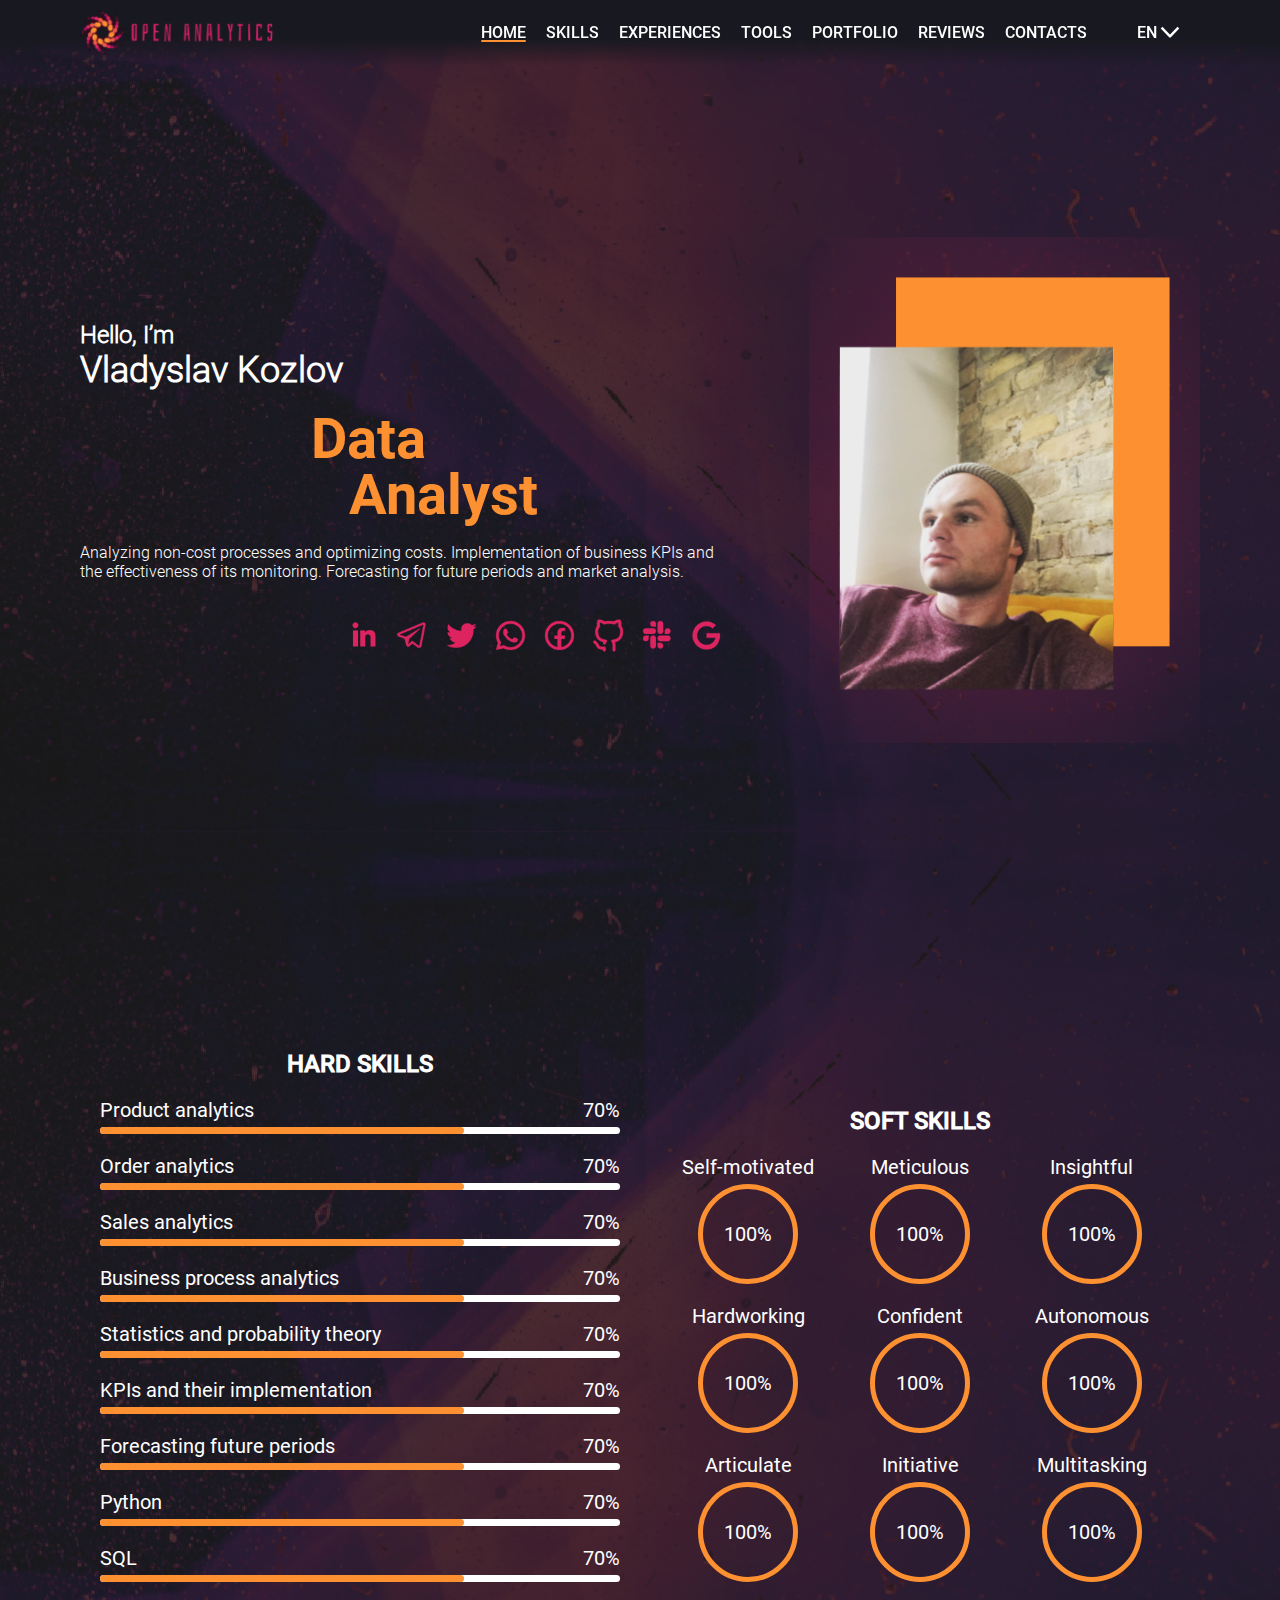
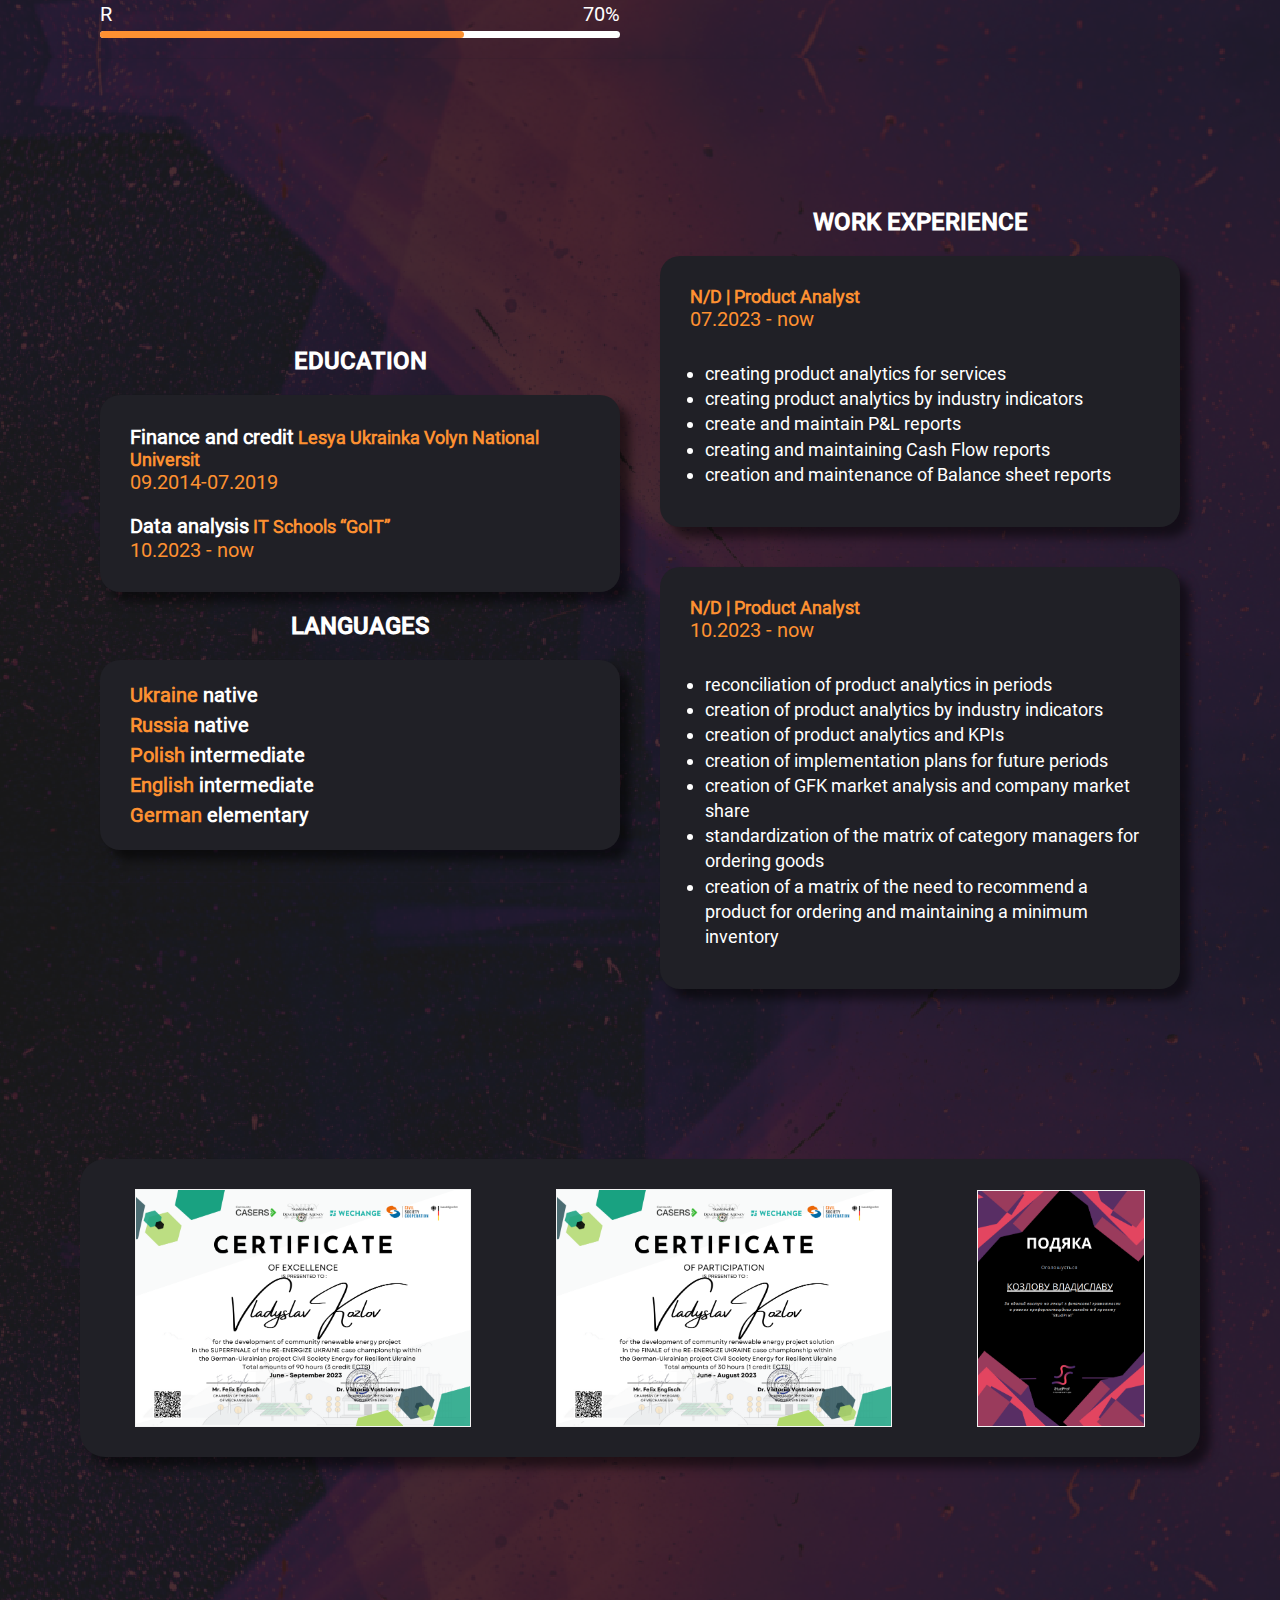
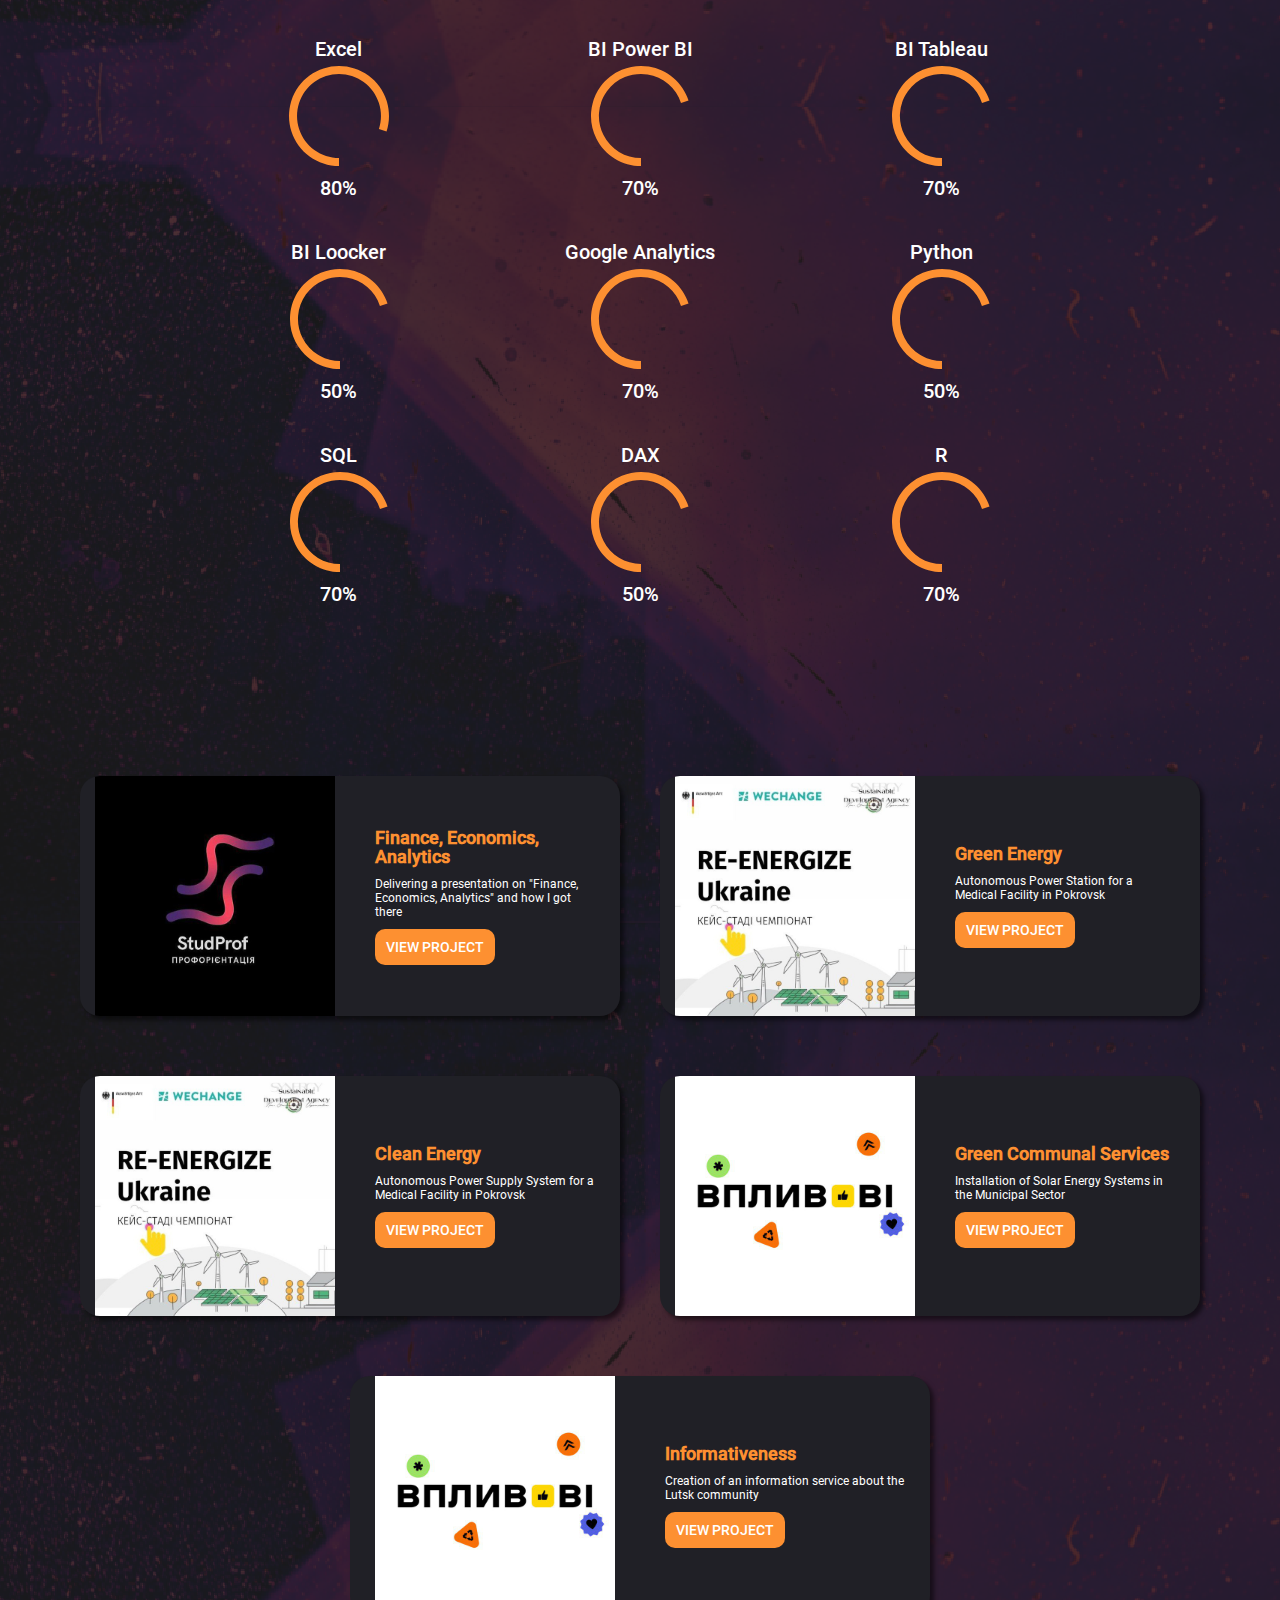
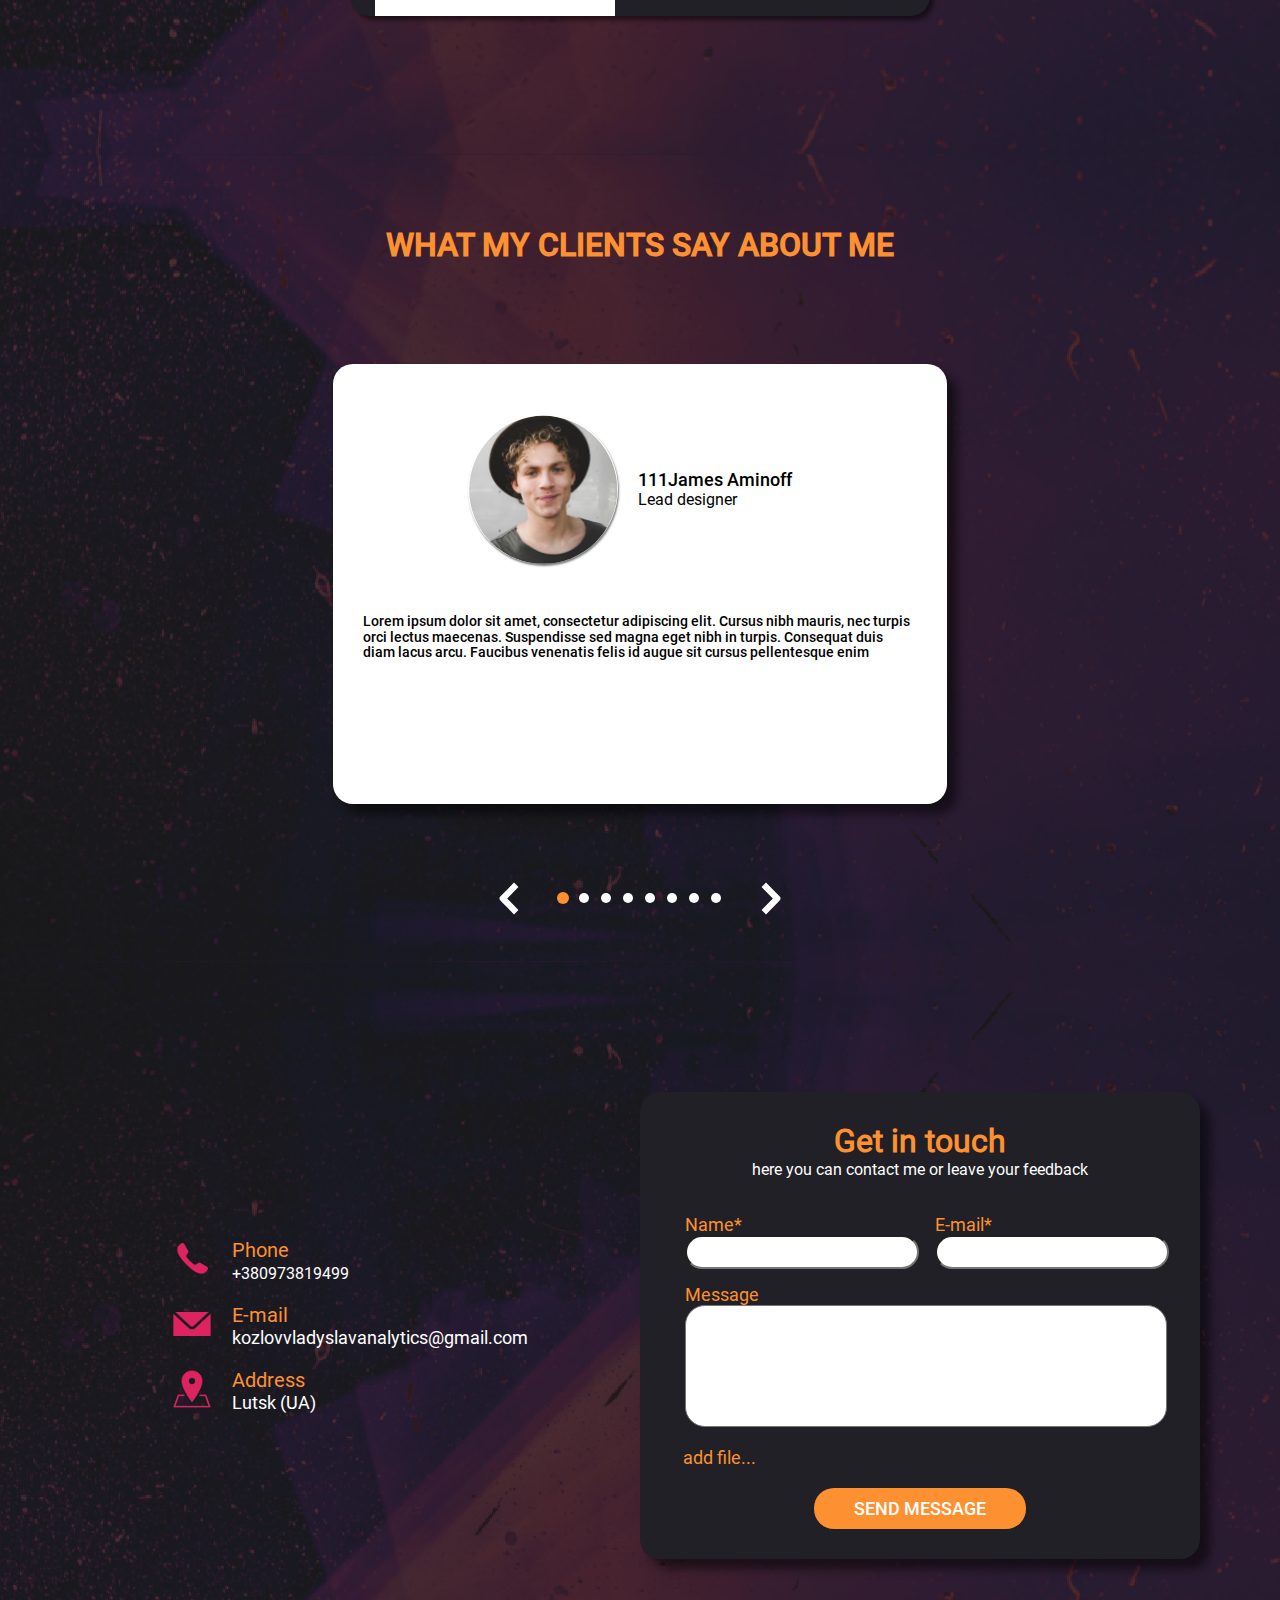
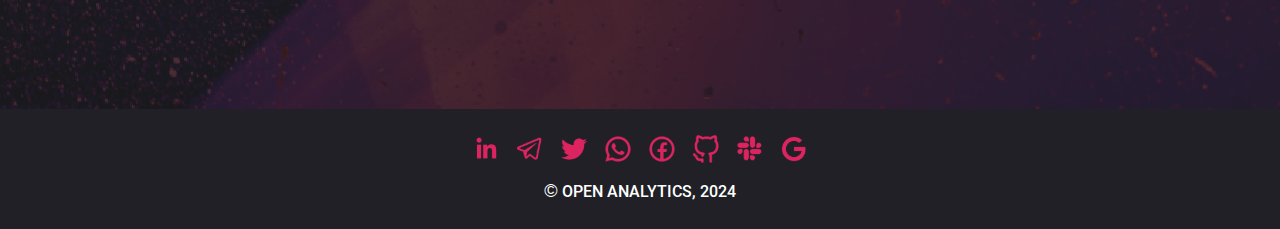
==== index.html @ 8b9f0abd "First commit" ====
<!DOCTYPE html>
<html lang="en">
<head>
    <meta charset="UTF-8">

    <meta name="description" content="Volunteering dedicated to assistance and support in the field of analytics and data processing. Learn more about my projects and initiatives. +38 097 381 94 99">
    <meta name="keywords" content="Alternative energy, alternative energy sources, education volunteering, community service, community activities, environmental volunteering, international exchange, international education, international volunteering, learning, green energy, public activity, volunteers, grants, grant activities, international funding, Lutsk">
    <meta property="og:locale" content="en_US">
    <meta property="og:type" content="article">
    <meta property="og:title" content="Volunteering dedicated to assistance and support in the field of analytics and data processing. Learn more about my projects and initiatives.">
    <meta property="og:description" content="Volunteering dedicated to assistance and support in the field of analytics and data processing. Learn more about my projects and initiatives.">
    <meta property="og:image" content="img/for_massege.jpg">
    <meta property="og:url" content="https://friendlyvolunteering.com.ua">
    <meta property="og:site_name" content="Friendly volunteering">

    <meta name="twitter:card" content="summary">
    <meta name="twitter:site" content="Friendly volunteering">
    <meta name="twitter:title" content="Friendly volunteering">
    <meta name="twitter:description" content="Volunteering dedicated to assistance and support in the field of analytics and data processing. Learn more about my projects and initiatives.">
    <meta name="twitter:image" content="https://friendlyvolunteering.com.ua/img/for_massege.jpg">

    <meta http-equiv="Content-Security-Policy" content="font-src 'self' data:">
    <meta name="viewport" content="width=device-width, initial-scale=1.0">
    <link rel="stylesheet" href="css/main.css">
    <link id="favicon" rel="icon" href="img/favicon.png" type="image/png">
    <title>Data analyst</title>
</head>
<body>
    <div class="wrapper">
        <nav class="navbar">
            <div class="navbar__container">
                <div class="navbar__logo">
                    <img src="./img/logo-icon.svg" alt="logo">
                </div>
                <div class="menubar">
                    <div class="menubar__container">
                        <ul class="menubar__list">
                            <li class="menubar__item"><a class="menubar__link menubar-active" href="#home">Home</a></li>
                            <li class="menubar__item"><a class="menubar__link" href="#skills">Skills</a></li>
                            <li class="menubar__item"><a class="menubar__link" href="#experiences">Experiences</a></li>
                            <li class="menubar__item"><a class="menubar__link" href="#tools">Tools</a></li>
                            <li class="menubar__item"><a class="menubar__link" href="#portfolio">Portfolio</a></li>
                            <li class="menubar__item"><a class="menubar__link" href="#reviews">Reviews</a></li>
                            <li class="menubar__item"><a class="menubar__link" href="#contacts">Contacts</a></li>
                            <li class="menubar__lang">
                                <div class="select-lang toggle-lang">
                                    <div class="select-lang__option">
                                        EN
                                        <div class="select-lang__thumb">
                                            <img src="./img/arrow-buttom.svg" alt="thumb">
                                        </div>
                                    </div>
                                    <div class="select-lang__list">
                                      <div class="select-lang__item"><a class="select-lang__link" href="./index-pl.html">PL</a></div>
                                      <div class="select-lang__item"><a class="select-lang__link" href="./index-ua.html">UA</a></div>
                                    </div>
                                  </div>
                            </li>
                            <li class="menubar__burger">
                                <div class="burger toggle-burger">
                                    <span class="top"></span>
                                    <span class="middle"></span>
                                    <span class="bottom"></span>
                                </div>
                            </li>
                        </ul>
                    </div>
                </div>
                
            </div>
        </nav>

        <div class="overlay">
            <div class="overlay__container">
                <div class="overlay__item">
                    <ul class="overlay-menu">
                        <li class="overlay-menu__item"><a class="overlay-menu__link" href="#home">Home</a></li>
                        <li class="overlay-menu__item"><a class="overlay-menu__link" href="#skills">Skills</a></li>
                        <li class="overlay-menu__item"><a class="overlay-menu__link" href="#experiences">Experiences</a></li>
                        <li class="overlay-menu__item"><a class="overlay-menu__link" href="#tools">Tools</a></li>
                        <li class="overlay-menu__item"><a class="overlay-menu__link" href="#portfolio">Portfolio</a></li>
                        <li class="overlay-menu__item"><a class="overlay-menu__link" href="#reviews">Reviews</a></li>
                        <li class="overlay-menu__item"><a class="overlay-menu__link" href="#contacts">Contacts</a></li> 
                    </ul>
                </div>  
            </div>
        </div>

        <header id="home" class="header page">
            <div class="inner">
                <div class="header__container ">
                    <div class="header-foto small-foto">
                        <img src="./img/foto-frame.svg" alt="Foto">
                    </div>
                    <div class="header__item">
                        <div class="header-title">
                            <h1 class="header-title__headline">
                                Hello, I’m <br>
                                <span>Vladyslav Kozlov</span>
                            </h1>
                            <p class="header-title__subtitle">
                                <span>data</span><br>
                                <span>analyst</span>
                            </p>
                            <p class="header-title__text">Analyzing non-cost processes and optimizing costs. Implementation of business KPIs and the effectiveness of its monitoring. Forecasting for future periods and market analysis.</p>
                        </div>
                        <div class="header-socials">
                            <ul class="header-socials__list">
                                <li class="header-socials__item">
                                    <a href="https://www.linkedin.com/in/vladyslav-adrianovich-kozlov/">
                                        <div class="header-socials__icon">
                                            <img src="./img/links/linkedin.svg" alt="linkedin">
                                        </div>
                                    </a>
                                </li>
                                <li class="header-socials__item">
                                    <a href="https://t.me/kozlovvladyslav">
                                        <div class="header-socials__icon">
                                            <img src="./img/links/telegram.svg" alt="telegram">
                                        </div>
                                    </a>
                                </li>
                                <li class="header-socials__item">
                                    <a href="https://twitter.com/vladyslav_adri">
                                        <div class="header-socials__icon">
                                            <img src="./img/links/twitter.svg" alt="twitter">
                                        </div>
                                    </a>
                                </li>
                                <li class="header-socials__item">
                                    <a href="">
                                        <div class="header-socials__icon">
                                            <img src="./img/links/whatsApp.svg" alt="phone">
                                        </div>
                                    </a>
                                </li>
                                <li class="header-socials__item">
                                    <a href="https://www.facebook.com/profile.php?id=100092305827340">
                                        <div class="header-socials__icon">
                                            <img src="./img/links/faceboock.svg" alt="faceboock">
                                        </div>
                                    </a>
                                </li>
                                <li class="header-socials__item">
                                    <a href="">
                                        <div class="header-socials__icon">
                                            <img src="./img/links/github.svg" alt="phone">
                                        </div>
                                    </a>
                                </li>
                                <li class="header-socials__item">
                                    <a href="https://new-analytics.slack.com/team/U063V18JGMA">
                                        <div class="header-socials__icon">
                                            <img src="./img/links/slack.svg" alt="slack">
                                        </div>
                                    </a>
                                </li>
                                <li class="header-socials__item">
                                    <a href="mailto:kozlovvladyslavanalytics@gmail.com">
                                        <div class="header-socials__icon">
                                            <img src="./img/links/google.svg" alt="google">
                                        </div>
                                    </a>
                                </li>
                            </ul>
                        </div>
                    </div>
                    <div class="header-foto">
                        <img src="./img/foto-frame.svg" alt="Foto">
                    </div>
                </div>
                
            </div>
        </header>

        <main>    
            <section id="skills" class="skills page">
                <div class="inner">
                    <div class="skills__container">
                        <div class="skills__item">
                            <div class="skill">
                                <h2 class="skill__title">Hard Skills</h2>
                                <div class="skill__hard">
                                    <div class="skill-card">
                                        <div class="skill-card__title">
                                            <p class="skill-card__text">Product analytics</p>
                                            <p class="skill-card__desc">70%</p>
                                        </div>
                                        <div class="skill-card__item">
                                            <div class="skill-card__progress product"></div>
                                        </div>
                                    </div>
                                    <div class="skill-card">
                                        <div class="skill-card__title">
                                            <p class="skill-card__text">Order analytics</p>
                                            <p class="skill-card__desc">70%</p>
                                        </div>
                                        <div class="skill-card__item">
                                            <div class="skill-card__progress order"></div>
                                        </div>
                                    </div>
                                    <div class="skill-card">
                                        <div class="skill-card__title">
                                            <p class="skill-card__text">Sales analytics</p>
                                            <p class="skill-card__desc">70%</p>
                                        </div>
                                        <div class="skill-card__item">
                                            <div class="skill-card__progress sales"></div>
                                        </div>
                                    </div>
                                    <div class="skill-card">
                                        <div class="skill-card__title">
                                            <p class="skill-card__text">Business process analytics</p>
                                            <p class="skill-card__desc">70%</p>
                                        </div>
                                        <div class="skill-card__item">
                                            <div class="skill-card__progress bpa"></div>
                                        </div>
                                    </div>
                                    <div class="skill-card">
                                        <div class="skill-card__title">
                                            <p class="skill-card__text">Statistics and probability theory</p>
                                            <p class="skill-card__desc">70%</p>
                                        </div>
                                        <div class="skill-card__item">
                                            <div class="skill-card__progress spth"></div>
                                        </div>
                                    </div>
                                    <div class="skill-card">
                                        <div class="skill-card__title">
                                            <p class="skill-card__text">KPIs and their implementation</p>
                                            <p class="skill-card__desc">70%</p>
                                        </div>
                                        <div class="skill-card__item">
                                            <div class="skill-card__progress kpi"></div>
                                        </div>
                                    </div>
                                    <div class="skill-card">
                                        <div class="skill-card__title">
                                            <p class="skill-card__text">Forecasting future periods</p>
                                            <p class="skill-card__desc">70%</p>
                                        </div>
                                        <div class="skill-card__item">
                                            <div class="skill-card__progress ffp"></div>
                                        </div>
                                    </div>
                                    <div class="skill-card">
                                        <div class="skill-card__title">
                                            <p class="skill-card__text">Python</p>
                                            <p class="skill-card__desc">70%</p>
                                        </div>
                                        <div class="skill-card__item">
                                            <div class="skill-card__progress python"></div>
                                        </div>
                                    </div>
                                    <div class="skill-card">
                                        <div class="skill-card__title">
                                            <p class="skill-card__text">SQL</p>
                                            <p class="skill-card__desc">70%</p>
                                        </div>
                                        <div class="skill-card__item">
                                            <div class="skill-card__progress sql"></div>
                                        </div>
                                    </div>
                                    <div class="skill-card">
                                        <div class="skill-card__title">
                                            <p class="skill-card__text">R</p>
                                            <p class="skill-card__desc">70%</p>
                                        </div>
                                        <div class="skill-card__item">
                                            <div class="skill-card__progress r"></div>
                                        </div>
                                    </div>
                                </div>
                            </div>
                        </div>
                        <div class="skills__item">
                            <div class="skill">
                                <h2 class="skill__title">Soft Skills</h2>
                                <div class="skill__soft">
                                    <div class="skill-card-circule">
                                        <p class="skill-card-circule__title">Self-motivated</p>
                                        <div class="skill-card-circule__circule">
                                            <p class="skill-card-circule__desc">100%</p>
                                        </div>
                                    </div>
                                    <div class="skill-card-circule">
                                        <p class="skill-card-circule__title">Meticulous</p>
                                        <div class="skill-card-circule__circule">
                                            <p class="skill-card-circule__desc">100%</p>
                                        </div>
                                    </div>
                                    <div class="skill-card-circule">
                                        <p class="skill-card-circule__title">Insightful</p>
                                        <div class="skill-card-circule__circule">
                                            <p class="skill-card-circule__desc">100%</p>
                                        </div>
                                    </div>
                                    <div class="skill-card-circule">
                                        <p class="skill-card-circule__title">Hardworking</p>
                                        <div class="skill-card-circule__circule">
                                            <p class="skill-card-circule__desc">100%</p>
                                        </div>
                                    </div>
                                    <div class="skill-card-circule">
                                        <p class="skill-card-circule__title">Confident</p>
                                        <div class="skill-card-circule__circule">
                                            <p class="skill-card-circule__desc">100%</p>
                                        </div>
                                    </div>
                                    <div class="skill-card-circule">
                                        <p class="skill-card-circule__title">Autonomous</p>
                                        <div class="skill-card-circule__circule">
                                            <p class="skill-card-circule__desc">100%</p>
                                        </div>
                                    </div>
                                    <div class="skill-card-circule">
                                        <p class="skill-card-circule__title">Articulate</p>
                                        <div class="skill-card-circule__circule">
                                            <p class="skill-card-circule__desc">100%</p>
                                        </div>
                                    </div>
                                    <div class="skill-card-circule">
                                        <p class="skill-card-circule__title">Initiative</p>
                                        <div class="skill-card-circule__circule">
                                            <p class="skill-card-circule__desc">100%</p>
                                        </div>
                                    </div>
                                    <div class="skill-card-circule">
                                        <p class="skill-card-circule__title">Multitasking</p>
                                        <div class="skill-card-circule__circule">
                                            <p class="skill-card-circule__desc">100%</p>
                                        </div>
                                    </div>
                                </div>
                            </div>
                        </div>
                    </div>
                </div>
            </section>

            <section id="experiences" class="experiences page">
                <div class="inner">
                    <div class="experiences__container">
                        <div class="experiences__item">
                            <h2 class="experiences__item_caption">Education</h2>
                            <div class="experience">
                                <div class="experience__content">
                                    <div class="experience__caption">
                                        <h3 class="experience__title"><span>Finance and credit</span> Lesya Ukrainka Volyn National Universit</h3>
                                        <p class="experience__caption_text">09.2014-07.2019</p>
                                    </div>
                                    <div class="experience__caption">
                                        <h3 class="experience__title"><span>Data analysis</span> IT Schools “GoIT”</h3>
                                        <p class="experience__caption_text">10.2023 - now</p>
                                    </div>
                                </div>
                            </div>
                            <h2 class="experiences__item_caption">Languages</h2>
                            <div class="experience">
                                <div class="experience__content">
                                    <h3 class="experience__lang">Ukraine <span>native</span></h3>
                                    <h3 class="experience__lang">Russia <span>native</span></h3>
                                    <h3 class="experience__lang">Polish <span>intermediate</span></h3>
                                    <h3 class="experience__lang">English <span>intermediate</span></h3>
                                    <h3 class="experience__lang">German <span>elementary</span></h3>
                                </div>
                            </div>
                        </div>
                        <div class="experiences__item">
                            <h2 class="experiences__item_caption">Work experience</h2>
                            <div class="experience">
                                <div class="experience__content">
                                    <div class="experience__caption">
                                        <h3 class="experience__title">N/D | Product Analyst</h3>
                                        <p class="experience__caption_text">07.2023 - now</p>
                                    </div>
                                    <ul class="experience__list">
                                        <li class="experience__list_item">creating product analytics for services</li>
                                        <li class="experience__list_item">creating product analytics by industry indicators</li>
                                        <li class="experience__list_item">create and maintain P&L reports</li>
                                        <li class="experience__list_item">creating and maintaining  Cash Flow reports</li>
                                        <li class="experience__list_item">creation and maintenance of Balance sheet reports</li>
                                    </ul>
                                </div>
                            </div>
                            <div class="experience">
                                <div class="experience__content">
                                    <div class="experience__caption">
                                        <h3 class="experience__title">N/D | Product Analyst</h3>
                                        <p class="experience__caption_text">10.2023 - now</p>
                                    </div>
                                    <ul class="experience__list">
                                        <li class="experience__list_item">reconciliation of product analytics in periods</li>
                                        <li class="experience__list_item">creation of product analytics by industry indicators</li>
                                        <li class="experience__list_item">creation of product analytics and KPIs</li>
                                        <li class="experience__list_item">creation of implementation plans for future periods</li>
                                        <li class="experience__list_item">creation of GFK market analysis and company market share</li>
                                        <li class="experience__list_item">standardization of the matrix of category managers for ordering goods</li>
                                        <li class="experience__list_item">creation of a matrix of the need to recommend a product for ordering and maintaining a minimum inventory</li>
                                    </ul>
                                </div>
                            </div>
                        </div>
                    </div>
                    <div class="experiences__certificates">
                        <div class="certificate-album certificateBtn">
                            <div class="certificate-album__content">
                                <img class="certificateImg" src="./img/certificates/re-energize-certificate-1.png" alt="certificate">
                            </div>
                        </div>
                        <div class="certificate-album certificateBtn">
                            <div class="certificate-album__content">
                                <img class="certificateImg" src="./img/certificates/re-energize-certificate-2.png" alt="certificate">
                            </div>
                        </div>
                        <div class="certificate-book certificateBtn">
                            <div class="certificate-book__content">
                                <img class="certificateImg" src="./img/certificates/studProf-certificate.png" alt="certificate">
                            </div>
                        </div>
                    </div>
                </div>
            </section>

            <section id="tools" class="tools page">
                <div class="inner">
                    <div class="tools__container">
                        <div class="tools__item">
                            <div class="tool-card">
                                <p class="tool-card__title">Excel</p>
                                <div class="tool-card__circule">
                                    <img src="./img/tools/80.svg" alt="">
                                </div>
                                <p class="tool-card__desc">80%</p>
                            </div>
                            <div class="tool-card">
                                <p class="tool-card__title">BI Power BI</p>
                                <div class="tool-card__circule">
                                    <img src="./img/tools/70.svg" alt="">
                                </div>
                                <p class="tool-card__desc">70%</p>
                            </div>
                            <div class="tool-card">
                                <p class="tool-card__title">BI Tableau</p>
                                <div class="tool-card__circule">
                                    <img src="./img/tools/70.svg" alt="">
                                </div>
                                <p class="tool-card__desc">70%</p>
                            </div>
                            <div class="tool-card">
                                <p class="tool-card__title">BI Loocker</p>
                                <div class="tool-card__circule">
                                    <img src="./img/tools/50.svg" alt="">
                                </div>
                                <p class="tool-card__desc">50%</p>
                            </div>
                            <div class="tool-card">
                                <p class="tool-card__title">Google Analytics</p>
                                <div class="tool-card__circule">
                                    <img src="./img/tools/70.svg" alt="">
                                </div>
                                <p class="tool-card__desc">70%</p>
                            </div>
                            <div class="tool-card">
                                <p class="tool-card__title">Python</p>
                                <div class="tool-card__circule">
                                    <img src="./img/tools/50.svg" alt="">
                                </div>
                                <p class="tool-card__desc">50%</p>
                            </div>
                            <div class="tool-card">
                                <p class="tool-card__title">SQL</p>
                                <div class="tool-card__circule">
                                    <img src="./img/tools/70.svg" alt="">
                                </div>
                                <p class="tool-card__desc">70%</p>
                            </div>
                            <div class="tool-card">
                                <p class="tool-card__title">DAX</p>
                                <div class="tool-card__circule">
                                    <img src="./img/tools/50.svg" alt="">
                                </div>
                                <p class="tool-card__desc">50%</p>
                            </div>
                            <div class="tool-card">
                                <p class="tool-card__title">R</p>
                                <div class="tool-card__circule">
                                    <img src="./img/tools/70.svg" alt="">
                                </div>
                                <p class="tool-card__desc">70%</p>
                            </div>
                        </div>
                    </div>
                </div>
            </section>
    
            <section id="portfolio" class="portfolio page">
                <div class="inner">
                    <div class="portfolio__container">
                        <div class="portfolio__item">
                            <div class="project">
                                <div class="project__icon project-1">
                                </div>
                                <div class="project__item">
                                    <div class="project__desc">
                                        <h2 class="project__desc_title">Finance, Economics, Analytics</h2>
                                        <p class="project__desc_text">Delivering a presentation on "Finance, Economics, Analytics" and how I got there</p>
                                        <a class="project__btn"  href="./img/projects/project-1/presentation-studProf.pdf" target="_blank">view project</a>
                                    </div>
                                </div>
                            </div>
                            <div class="project">
                                <div class="project__icon project-2"></div>
                                <div class="project__item">
                                    <div class="project__desc">
                                        <h2 class="project__desc_title">Green Energy</h2>
                                        <p class="project__desc_text">Autonomous Power Station for a Medical Facility in Pokrovsk</p>
                                        <a class="project__btn"  href="./img/projects/project-1/presentation-studProf.pdf" target="_blank">view project</a>
                                    </div>
                                </div>
                            </div>
                        </div>
                        <div class="portfolio__item">
                            <div class="project">
                                <div class="project__icon project-3"></div>
                                <div class="project__item">
                                    <div class="project__desc">
                                        <h2 class="project__desc_title">Clean Energy</h2>
                                        <p class="project__desc_text">Autonomous Power Supply System for a Medical Facility in Pokrovsk</p>
                                        <a class="project__btn"  href="./img/projects/project-1/presentation-studProf.pdf" target="_blank">view project</a>
                                    </div>
                                </div>
                            </div>
                            <div class="project">
                                <div class="project__icon project-4"></div>
                                <div class="project__item">
                                    <div class="project__desc">
                                        <h2 class="project__desc_title">Green Communal Services</h2>
                                        <p class="project__desc_text">Installation of Solar Energy Systems in the Municipal Sector</p>
                                        <a class="project__btn"  href="./img/projects/project-1/presentation-studProf.pdf" target="_blank">view project</a>
                                    </div>
                                </div>
                            </div>
                        </div>
                        <div class="portfolio__item">
                            <div class="project">
                                <div class="project__icon project-5"></div>
                                <div class="project__item">
                                    <div class="project__desc">
                                        <h2 class="project__desc_title">Informativeness</h2>
                                        <p class="project__desc_text">Creation of an information service about the Lutsk community</p>
                                        <a class="project__btn"  href="./img/projects/project-1/presentation-studProf.pdf" target="_blank">view project</a>
                                    </div>
                                </div>
                            </div>
                        </div>
                    </div>

                </div>
            </section>

            <section id="reviews" class="reviews page">
                <div class="reviews__container">
                    <div class="reviews__item">
                        <h2 class="reviews__title">What my clients say about me</h2>
                    </div>
                </div>
                <div class="reviews__item">
                    <div class="slider">
                        <div class="slider__container">
                            <div class="slide">
                                <div class="slide__content">
                                    <div class="slide__caption">
                                        <div class="slide__avatar">
                                            <img src="" alt="foto">
                                        </div>
                                        <div class="slide__title">
                                            <p class="slide__name"></p>
                                            <p class="slide__profession"></p>
                                        </div>
                                    </div>
                                    <p class="slide__text"></p>
                                </div>
                            </div>
                        </div>
                        <div class="slider__controls slider-controls">
                            <div class="slider-controls__btn slide-left">
                                <img class="slider-controls__arrow" src="./img/arrow-left.svg" alt="arrow-left">
                            </div>
                            <div class="slider-controls__indicators">
                                <div class="slider-controls__indicator active"></div>
                            </div>
                            <div class="slider-controls__btn slide-right">
                                <img class="slider-controls__arrow" src="./img/arrow-right.svg" alt="arrow-right">
                            </div>
                        </div>
                    </div>
                    <div class="reviews-data">
                        <div class="review">
                            <img class="review-foto" src="./img/reviews/james.svg" alt="foto">
                            <p class="review-name">111James Aminoff</p>
                            <p class="review-profession">Lead designer</p>
                            <p class="review-text">Lorem ipsum dolor sit amet, consectetur adipiscing elit. Cursus nibh mauris, nec turpis orci lectus maecenas. Suspendisse sed magna eget nibh in turpis. Consequat duis diam lacus arcu. Faucibus venenatis felis id augue sit cursus pellentesque enim </p>
                        </div>
                        <div class="review">
                            <img class="review-foto" src="./img/reviews/talan.svg" alt="">
                            <p class="review-name">222Talan Botosh</p>
                            <p class="review-profession">Lead designer</p>
                            <p class="review-text">Lorem ipsum dolor sit amet, consectetur adipiscing elit. Cursus nibh mauris, nec turpis orci lectus maecenas. Suspendisse sed magna eget nibh in turpis. Consequat duis diam lacus arcu. Faucibus venenatis felis id augue sit cursus pellentesque enim </p>
                        </div>
                        <div class="review">
                            <img class="review-foto" src="./img/reviews/allison.svg" alt="">
                            <p class="review-name">333Allison Herwitz</p>
                            <p class="review-profession">Lead designer</p>
                            <p class="review-text right">Lorem ipsum dolor sit amet, consectetur adipiscing elit. Cursus nibh mauris, nec turpis orci lectus maecenas. Suspendisse sed magna eget nibh in turpis. Consequat duis diam lacus arcu. Faucibus venenatis felis id augue sit cursus pellentesque enim </p>
                        </div>
                        <div class="review">
                            <img class="review-foto" src="./img/reviews/talan.svg" alt="">
                            <p class="review-name">444Talan Botosh</p>
                            <p class="review-profession">Lead designer</p>
                            <p class="review-text">Lorem ipsum dolor sit amet, consectetur adipiscing elit. Cursus nibh mauris, nec turpis orci lectus maecenas. Suspendisse sed magna eget nibh in turpis. Consequat duis diam lacus arcu. Faucibus venenatis felis id augue sit cursus pellentesque enim </p>
                        </div>
                        <div class="review">
                            <img class="review-foto" src="./img/reviews/james.svg" alt="foto">
                            <p class="review-name">555James Aminoff</p>
                            <p class="review-profession">Lead designer</p>
                            <p class="review-text">Lorem ipsum dolor sit amet, consectetur adipiscing elit. Cursus nibh mauris, nec turpis orci lectus maecenas. Suspendisse sed magna eget nibh in turpis. Consequat duis diam lacus arcu. Faucibus venenatis felis id augue sit cursus pellentesque enim </p>
                        </div>
                        <div class="review">
                            <img class="review-foto" src="./img/reviews/talan.svg" alt="">
                            <p class="review-name">666Talan Botosh</p>
                            <p class="review-profession">Lead designer</p>
                            <p class="review-text">Lorem ipsum dolor sit amet, consectetur adipiscing elit. Cursus nibh mauris, nec turpis orci lectus maecenas. Suspendisse sed magna eget nibh in turpis. Consequat duis diam lacus arcu. Faucibus venenatis felis id augue sit cursus pellentesque enim </p>
                        </div>
                        <div class="review">
                            <img class="review-foto" src="./img/reviews/allison.svg" alt="">
                            <p class="review-name">777Allison Herwitz</p>
                            <p class="review-profession">Lead designer</p>
                            <p class="review-text right">Lorem ipsum dolor sit amet, consectetur adipiscing elit. Cursus nibh mauris, nec turpis orci lectus maecenas. Suspendisse sed magna eget nibh in turpis. Consequat duis diam lacus arcu. Faucibus venenatis felis id augue sit cursus pellentesque enim </p>
                        </div>
                        <div class="review">
                            <img class="review-foto" src="./img/reviews/james.svg" alt="foto">
                            <p class="review-name">888James Aminoff</p>
                            <p class="review-profession">Lead designer</p>
                            <p class="review-text">Lorem ipsum dolor sit amet, consectetur adipiscing elit. Cursus nibh mauris, nec turpis orci lectus maecenas. Suspendisse sed magna eget nibh in turpis. Consequat duis diam lacus arcu. Faucibus venenatis felis id augue sit cursus pellentesque enim </p>
                        </div>
                    </div>
                </div>
            </section>
    
            <section id="contacts" class="contacts page">
                <div class="inner">
                    <div class="contacts__container">
                        <div class="contacts__item">
                            <div class="contacts-info">
                                    <div class="contact-card">
                                        <div class="contact-card__thumb">
                                            <img src="./img/contacts/phone.svg" alt="">
                                        </div>
                                        <div class="contact-card__content">
                                            <p class="contact-card__title">Phone</p>
                                            <p class="contact-card__desc"><a href="tel:+380973819499">+380973819499</a></p>
                                        </div>
                                    </div>
                                    <div class="contact-card">
                                        <div class="contact-card__thumb">
                                            <img src="./img/contacts/email.svg" alt="">
                                        </div>
                                        <div class="contact-card__content">
                                            <p class="contact-card__title">E-mail</p>
                                            <p class="contact-card__desc">kozlovvladyslavanalytics@gmail.com</p>
                                        </div>
                                    </div>
                                    <div class="contact-card">
                                        <div class="contact-card__thumb">
                                            <img src="./img/contacts/address.svg" alt="">
                                        </div>
                                        <div class="contact-card__content">
                                            <p class="contact-card__title">Address</p>
                                            <p class="contact-card__desc">Lutsk (UA)</p>
                                        </div>
                                    </div>
                            </div>
                        </div>
                        <div class="contacts__item">
                            <div class="contacts-message">
                                <div class="contacts-message__caption">
                                    <h2 class="contacts-message__title">Get in touch</h2>
                                <p class="contacts-message__text">here you can contact me or leave your feedback</p>
                                </div>
                                <div class="contacts-message__content">
                                    <form id="form" class="contacts-form" action="#">
                                        <div class="contacts-form__container">
                                            <div class="contacts-form__item">
                                                <label for="name" class="contacts-form__title">Name*</label>
                                                <input id="name" class="contacts-form__name req" type="text" name="name" placeholder="" autocomplete="given-name">
                                            </div>
                                            <div class="contacts-form__item">
                                                <label for="email" class="contacts-form__title">E-mail*</label>
                                                <input id="email" class="contacts-form__email email req" type="email" name="email" placeholder="" autocomplete="given-email">
                                            </div>
                                        </div>
                                        <div class="contacts-form__message">
                                            <div class="contacts-form__message_item">
                                                <label for="text" class="contacts-form__title">Message</label>
                                            <textarea id="text" class="contacts-form__text" name="text" placeholder=""></textarea>
                                            </div>
                                        </div>
                                        <div class="contacts-form__file">
                                            <label for="file" class="contacts-form__file_btn">add file...</label>
                                            <input id="file" class="contacts-form__file_input" type="file" name="file">
                                            <div id="preview" class="contacts-form__file_preview"></div>
                                        </div>
                                        <button id="send-message" class="contacts-form__btn" type="submit">Send message</button>
                                    </form>
                                </div>
                            </div>
                        </div>
                    </div>
                </div>
            </section>
        </main>

        <footer class="footer">
            <div class="footer__container">
                <div class="footer__item">
                    <div class="footer-socials">
                        <ul class="footer-socials__list">
                            <li class="footer-socials__item">
                                <a href="https://www.linkedin.com/in/vladyslav-adrianovich-kozlov/">
                                    <div class="footer-socials__icon">
                                        <img src="./img/links/linkedin.svg" alt="">
                                    </div>
                                </a>
                            </li>
                            <li class="footer-socials__item">
                                <a href="https://t.me/kozlovvladyslav">
                                    <div class="footer-socials__icon">
                                        <img src="./img/links/telegram.svg" alt="">
                                    </div>
                                </a>
                            </li>
                            <li class="footer-socials__item">
                                <a href="https://twitter.com/vladyslav_adri">
                                    <div class="footer-socials__icon">
                                        <img src="./img/links/twitter.svg" alt="">
                                    </div>
                                </a>
                            </li>
                            <li class="footer-socials__item">
                                <a href="">
                                    <div class="footer-socials__icon">
                                        <img src="./img/links/whatsApp.svg" alt="">
                                    </div>
                                </a>
                            </li>
                            <li class="footer-socials__item">
                                <a href="https://www.facebook.com/profile.php?id=100092305827340">
                                    <div class="footer-socials__icon">
                                        <img src="./img/links/faceboock.svg" alt="">
                                    </div>
                                </a>
                            </li>
                            <li class="footer-socials__item">
                                <a href="">
                                    <div class="footer-socials__icon">
                                        <img src="./img/links/github.svg" alt="">
                                    </div>
                                </a>
                            </li>
                            <li class="footer-socials__item">
                                <a href="https://new-analytics.slack.com/team/U063V18JGMA">
                                    <div class="footer-socials__icon">
                                        <img src="./img/links/slack.svg" alt="">
                                    </div>
                                </a>
                            </li>
                            <li class="footer-socials__item">
                                <a href="mailto:kozlovvladyslavanalytics@gmail.com">
                                    <div class="footer-socials__icon">
                                        <img src="./img/links/google.svg" alt="">
                                    </div>
                                </a>
                            </li>
                        </ul>
                    </div>
                </div>
                <div class="footer__item">
                    <p class="footer__text"><span class="copyright">&#169</span> Open analytics, 2024</p>
                </div>
            </div>
        </footer>
    </div>
    <script src="https://code.jquery.com/jquery-3.6.0.min.js"></script>
    <script src="js/main.js"></script>
    <script src="js/modal.js"></script>
    <script src="js/slider.js"></script>
</body>
</html>
---- css/main.css ----
@font-face {
  font-family: "RobotoLight";
  src: url("../fonts/Roboto-Light.ttf");
}
@font-face {
  font-family: "RobotoRegular";
  src: url("../fonts/Roboto-Regular.ttf");
}
@font-face {
  font-family: "RobotoMedium";
  src: url("../fonts/Roboto-Medium.ttf");
}
@font-face {
  font-family: "RobotoBold";
  src: url("../fonts/Roboto-Bold.ttf");
}
@font-face {
  font-family: "RobotoBlack";
  src: url("../fonts/Roboto-Black.ttf");
}
* {
  margin: 0px;
  padding: 0px;
  font-family: RobotoRegular;
  font-size: 16px;
  color: rgb(255, 255, 255);
}

body {
  overflow-x: hidden;
}

a {
  text-decoration: none;
  color: rgb(255, 255, 255);
}

img {
  width: 100%;
  height: auto;
}

.wrapper {
  background: url("../img/background.svg") repeat top center;
  background-size: 100%;
  position: relative;
  max-width: 1920px;
  margin: 0px auto;
}

.inner {
  margin: 0px 150px;
}

.modal {
  display: -webkit-box;
  display: -ms-flexbox;
  display: flex;
  position: fixed;
  z-index: 1500;
  left: 0px;
  top: 0px;
  width: 100vw;
  height: 100vh;
  background-color: rgba(0, 0, 0, 0.5);
  overflow-y: auto;
}
.modal__win {
  margin: auto auto;
  position: relative;
  display: -webkit-box;
  display: -ms-flexbox;
  display: flex;
  -webkit-box-pack: center;
      -ms-flex-pack: center;
          justify-content: center;
  -webkit-box-align: center;
      -ms-flex-align: center;
          align-items: center;
  -webkit-box-align: start;
      -ms-flex-align: start;
          align-items: start;
  width: 100%;
  border-bottom: 2px solid rgb(253, 144, 49);
  border-right: 2px solid rgb(253, 144, 49);
  border-top: 2px solid rgb(32, 32, 38);
  border-left: 2px solid rgb(32, 32, 38);
  border-radius: 8px;
  background: rgb(255, 255, 255);
  overflow-y: auto;
}
.modal__inner {
  display: -webkit-box;
  display: -ms-flexbox;
  display: flex;
  -webkit-box-pack: center;
      -ms-flex-pack: center;
          justify-content: center;
  width: 100%;
  height: 100%;
  -webkit-box-sizing: border-box;
          box-sizing: border-box;
}
.modal__cloth-icon {
  display: -webkit-box;
  display: -ms-flexbox;
  display: flex;
  -webkit-box-pack: center;
      -ms-flex-pack: center;
          justify-content: center;
  -webkit-box-align: center;
      -ms-flex-align: center;
          align-items: center;
  position: absolute;
  top: 5px;
  right: 5px;
  z-index: 1500;
  width: 30px;
  height: 30px;
  border-radius: 50%;
  color: rgb(255, 255, 255);
  background: rgb(253, 144, 49);
  -webkit-transition: background 0.4s ease;
  transition: background 0.4s ease;
}
.modal__cloth-icon:hover {
  background: rgb(32, 32, 38);
  cursor: pointer;
}

.sending-win {
  position: relative;
  display: -webkit-box;
  display: -ms-flexbox;
  display: flex;
  -webkit-box-pack: center;
      -ms-flex-pack: center;
          justify-content: center;
  -webkit-box-align: center;
      -ms-flex-align: center;
          align-items: center;
}
.sending-win__sending {
  display: -webkit-box;
  display: -ms-flexbox;
  display: flex;
  -webkit-box-pack: center;
      -ms-flex-pack: center;
          justify-content: center;
  -webkit-box-align: center;
      -ms-flex-align: center;
          align-items: center;
  width: 120px;
  height: 120px;
}

.navbar {
  position: fixed;
  z-index: 500;
  left: 50%;
  -webkit-transform: translate(-50%, 0%);
      -ms-transform: translate(-50%, 0%);
          transform: translate(-50%, 0%);
  width: min(1920px, 100vw);
  background: -webkit-gradient(linear, left top, left bottom, from(rgb(24, 25, 32)), color-stop(60%, rgb(24, 25, 32)), to(rgba(24, 25, 32, 0)));
  background: linear-gradient(to bottom, rgb(24, 25, 32), rgb(24, 25, 32) 60%, rgba(24, 25, 32, 0));
}
.navbar__container {
  display: -webkit-box;
  display: -ms-flexbox;
  display: flex;
  -webkit-box-pack: center;
      -ms-flex-pack: center;
          justify-content: center;
  -webkit-box-align: center;
      -ms-flex-align: center;
          align-items: center;
  -webkit-box-pack: justify;
      -ms-flex-pack: justify;
          justify-content: space-between;
  margin: 0px 80px;
  height: 100%;
}
.navbar__logo {
  display: -webkit-box;
  display: -ms-flexbox;
  display: flex;
  -webkit-box-orient: vertical;
  -webkit-box-direction: normal;
      -ms-flex-direction: column;
          flex-direction: column;
  -webkit-box-pack: center;
      -ms-flex-pack: center;
          justify-content: center;
  -webkit-box-align: center;
      -ms-flex-align: center;
          align-items: center;
  margin: 10px 0px;
  width: 300px;
}

.inline-logo {
  -webkit-box-orient: horizontal;
  -webkit-box-direction: normal;
      -ms-flex-direction: row;
          flex-direction: row;
}

.menubar {
  display: -webkit-box;
  display: -ms-flexbox;
  display: flex;
  -webkit-box-pack: center;
      -ms-flex-pack: center;
          justify-content: center;
  -webkit-box-align: center;
      -ms-flex-align: center;
          align-items: center;
}
.menubar__list {
  display: -webkit-box;
  display: -ms-flexbox;
  display: flex;
  -webkit-box-pack: center;
      -ms-flex-pack: center;
          justify-content: center;
  -webkit-box-align: center;
      -ms-flex-align: center;
          align-items: center;
  width: 100%;
  list-style: none;
}
.menubar__item {
  margin-left: 20px;
}
.menubar__lang {
  margin-left: 50px;
}
.menubar__burger {
  display: -webkit-box;
  display: -ms-flexbox;
  display: flex;
  -webkit-box-pack: center;
      -ms-flex-pack: center;
          justify-content: center;
  -webkit-box-align: center;
      -ms-flex-align: center;
          align-items: center;
  font-size: 20px;
  margin-left: 20px;
}
.menubar__link {
  position: relative;
  font-family: RobotoMedium;
  font-size: 18px;
  text-transform: uppercase;
  -webkit-transition: color 0.4s ease;
  transition: color 0.4s ease;
}
.menubar__link:hover {
  cursor: pointer;
}
.menubar__link:hover:after, .menubar__link:focus:after, .menubar__link:active:after {
  width: 100%;
}
.menubar__link:after {
  content: "";
  position: absolute;
  bottom: 0;
  left: 0px;
  width: 0%;
  height: 2px;
  border-radius: 2px;
  background: rgb(253, 144, 49);
  -webkit-transition: 0.4s;
  transition: 0.4s;
}

.menubar-active:after {
  content: "";
  position: absolute;
  bottom: 0;
  left: 0px;
  width: 100%;
  height: 2px;
  border-radius: 2px;
  background: rgb(253, 144, 49);
  -webkit-transition: 0.4s;
  transition: 0.4s;
}

.select-lang {
  position: relative;
}
.select-lang__option {
  display: -webkit-box;
  display: -ms-flexbox;
  display: flex;
  cursor: pointer;
  font-family: RobotoMedium;
  font-size: 18px;
}
.select-lang__option:hover {
  cursor: pointer;
}
.select-lang__option:hover:after, .select-lang__option:focus:after, .select-lang__option:active:after {
  width: 25px;
}
.select-lang__option:after {
  content: "";
  position: absolute;
  bottom: 0;
  left: 0px;
  width: 0%;
  height: 2px;
  border-radius: 2px;
  background: rgb(253, 144, 49);
  -webkit-transition: 0.4s;
  transition: 0.4s;
}
.select-lang__thumb {
  width: 20px;
  margin-left: 3px;
}
.select-lang__list {
  position: absolute;
  display: none;
  width: 100%;
}
.select-lang__item {
  cursor: pointer;
}
.select-lang__link {
  position: relative;
  font-family: RobotoMedium;
  font-size: 18px;
  -webkit-transition: color 0.4s ease;
  transition: color 0.4s ease;
}
.select-lang__link:hover {
  cursor: pointer;
}
.select-lang__link:hover:after, .select-lang__link:focus:after, .select-lang__link:active:after {
  width: 25px;
}
.select-lang__link:after {
  content: "";
  position: absolute;
  bottom: 0;
  left: 0px;
  width: 0%;
  height: 2px;
  border-radius: 2px;
  background: rgb(253, 144, 49);
  -webkit-transition: 0.4s;
  transition: 0.4s;
}

.lang-list-open {
  display: block;
}

.hidden-lan {
  display: none;
}

.burger {
  display: none;
  position: relative;
  z-index: 1000;
  height: 30px;
  width: 30px;
  border-radius: 50%;
  cursor: pointer;
  -webkit-transition: opacity 0.2s ease;
  transition: opacity 0.2s ease;
}

.burger .top {
  width: 30px;
}

.burger .middle {
  width: 30px;
}

.burger .bottom {
  width: 30px;
}

.burger.burger-active .top {
  width: 20px;
  -webkit-transform: translateY(4px) translateX(-3px) rotate(-25deg);
      -ms-transform: translateY(4px) translateX(-3px) rotate(-25deg);
          transform: translateY(4px) translateX(-3px) rotate(-25deg);
  background: rgb(253, 144, 49);
  border-radius: 2px;
}

.burger.burger-active .middle {
  width: 30px;
  background: rgb(253, 144, 49);
  border-radius: 4px 0px 4px 0px;
}

.burger.burger-active .bottom {
  width: 20px;
  -webkit-transform: translateY(-4px) translateX(-3px) rotate(25deg);
      -ms-transform: translateY(-4px) translateX(-3px) rotate(25deg);
          transform: translateY(-4px) translateX(-3px) rotate(25deg);
  background: rgb(253, 144, 49);
  border-radius: 2px;
}

.burger span {
  background: rgb(253, 144, 49);
  border: none;
  border-radius: 4px 0px 4px 0px;
  height: 3px;
  position: absolute;
  left: 1px;
  z-index: 1000;
  -webkit-transition: all 0.4s ease;
  transition: all 0.4s ease;
  cursor: pointer;
}

.burger:hover > span {
  background: rgb(32, 32, 38);
}

.burger.burger-active:hover > span {
  background: rgb(32, 32, 38);
}

.burger span:nth-of-type(1) {
  top: 6px;
}

.burger span:nth-of-type(2) {
  top: 14px;
}

.burger span:nth-of-type(3) {
  top: 22px;
}

.overlay {
  display: -webkit-box;
  display: -ms-flexbox;
  display: flex;
  -webkit-box-orient: vertical;
  -webkit-box-direction: normal;
      -ms-flex-direction: column;
          flex-direction: column;
  -webkit-box-pack: center;
      -ms-flex-pack: center;
          justify-content: center;
  -webkit-box-align: center;
      -ms-flex-align: center;
          align-items: center;
  -webkit-box-pack: start;
      -ms-flex-pack: start;
          justify-content: start;
  position: fixed;
  background-color: rgb(255, 255, 255);
  top: 0;
  left: 0;
  z-index: 400;
  height: 0%;
  width: 100%;
  visibility: hidden;
  -webkit-transition: 1.2s cubic-bezier(0.26, 0.89, 0.77, 0.54);
  transition: 1.2s cubic-bezier(0.26, 0.89, 0.77, 0.54);
  overflow: hidden;
}
.overlay__container {
  display: -webkit-box;
  display: -ms-flexbox;
  display: flex;
  -webkit-box-pack: center;
      -ms-flex-pack: center;
          justify-content: center;
  -webkit-box-align: center;
      -ms-flex-align: center;
          align-items: center;
  height: 100%;
  margin-top: 100px;
  font-size: 16px;
  text-transform: uppercase;
}
.overlay__item {
  display: -webkit-box;
  display: -ms-flexbox;
  display: flex;
  -webkit-box-pack: center;
      -ms-flex-pack: center;
          justify-content: center;
  -webkit-box-align: center;
      -ms-flex-align: center;
          align-items: center;
}

.overlay-menu {
  list-style: none;
  text-align: left;
  margin-left: 20px;
}
.overlay-menu__item {
  opacity: 0;
}
.overlay-menu__link {
  position: relative;
  font-size: 18px;
  -webkit-transition: color 0.4s ease;
  transition: color 0.4s ease;
}
.overlay-menu__link:hover {
  color: rgb(253, 144, 49);
  cursor: pointer;
}
.overlay-menu__link:hover:after, .overlay-menu__link:focus:after, .overlay-menu__link:active:after {
  width: 25px;
}
.overlay-menu__link:after {
  content: "";
  position: absolute;
  bottom: 0;
  left: 0px;
  width: 0%;
  height: 2px;
  border-radius: 2px;
  background: rgb(253, 144, 49);
  -webkit-transition: 0.4s;
  transition: 0.4s;
}

.overlay.overlay-open {
  visibility: visible;
  height: 100%;
  overflow-y: auto;
}

.overlay.overlay-open li {
  -webkit-animation: fadeInFromBottom 0.6s ease forwards;
  -webkit-animation-animation: fadeInFromBottom 0.6s ease forwards;
  -webkit-animation-delay: 0.8s;
  -webkit-animation-delay-animation-delay: 0.8s;
}

.overlay.overlay-open li:nth-of-type(2) {
  -webkit-animation-delay: 1s;
  -webkit-animation-delay-animation-delay: 1s;
}

.overlay.overlay-open li:nth-of-type(3) {
  -webkit-animation-delay: 1.2s;
  -webkit-animation-delay-animation-delay: 1.2s;
}

.overlay.overlay-open li:nth-of-type(4) {
  -webkit-animation-delay: 1.4s;
  -webkit-animation-delay-animation-delay: 1.4s;
}

.overlay.overlay-open li:nth-of-type(5) {
  -webkit-animation-delay: 1.6s;
  -webkit-animation-delay-animation-delay: 1.6s;
}

.overlay.overlay-open li:nth-of-type(6) {
  -webkit-animation-delay: 1.8s;
  -webkit-animation-delay-animation-delay: 1.8s;
}

.overlay.overlay-open li:nth-of-type(7) {
  -webkit-animation-delay: 2s;
  -webkit-animation-delay-animation-delay: 2s;
}

@-webkit-keyframes fadeInFromBottom {
  0% {
    opacity: 0;
    top: 20%;
  }
  100% {
    opacity: 1;
    top: 0;
  }
}
@keyframes fadeInFromBottom {
  0% {
    opacity: 0;
    top: 20%;
  }
  100% {
    opacity: 1;
    top: 0;
  }
}
.header {
  height: 100vh;
}
.header__container {
  display: -webkit-box;
  display: -ms-flexbox;
  display: flex;
  -webkit-box-pack: center;
      -ms-flex-pack: center;
          justify-content: center;
  -webkit-box-align: center;
      -ms-flex-align: center;
          align-items: center;
  -webkit-box-pack: start;
      -ms-flex-pack: start;
          justify-content: start;
  height: 100vh;
}
.header__item {
  display: -webkit-box;
  display: -ms-flexbox;
  display: flex;
  -webkit-box-orient: vertical;
  -webkit-box-direction: normal;
      -ms-flex-direction: column;
          flex-direction: column;
  -webkit-box-pack: center;
      -ms-flex-pack: center;
          justify-content: center;
  -webkit-box-align: center;
      -ms-flex-align: center;
          align-items: center;
  width: 50%;
}

.header-title {
  display: -webkit-box;
  display: -ms-flexbox;
  display: flex;
  -webkit-box-orient: vertical;
  -webkit-box-direction: normal;
      -ms-flex-direction: column;
          flex-direction: column;
  -webkit-box-pack: center;
      -ms-flex-pack: center;
          justify-content: center;
  -webkit-box-align: center;
      -ms-flex-align: center;
          align-items: center;
}
.header-title__headline {
  width: 100%;
  text-align: left;
  font-family: RobotoLight;
  font-size: 28px;
}
.header-title__headline span {
  font-family: RobotoLight;
  font-size: 45px;
}
.header-title__subtitle {
  margin: 20px;
}
.header-title__subtitle span {
  font-family: RobotoBold;
  font-size: 65px;
  line-height: 100%;
  text-transform: capitalize;
  color: rgb(253, 144, 49);
}
.header-title__subtitle span:nth-of-type(2) {
  margin-left: 20%;
}
.header-title__text {
  font-family: RobotoLight;
  font-size: 20px;
}

.header-foto {
  display: -webkit-box;
  display: -ms-flexbox;
  display: flex;
  -webkit-box-pack: center;
      -ms-flex-pack: center;
          justify-content: center;
  -webkit-box-align: center;
      -ms-flex-align: center;
          align-items: center;
  position: relative;
  max-width: 40%;
  margin-left: 10%;
  padding: 40px 30px;
  background: radial-gradient(rgba(222, 36, 96, 0.3), rgba(222, 36, 96, 0));
}

.header-socials {
  display: -webkit-box;
  display: -ms-flexbox;
  display: flex;
  -webkit-box-pack: center;
      -ms-flex-pack: center;
          justify-content: center;
  -webkit-box-align: center;
      -ms-flex-align: center;
          align-items: center;
  margin-top: 50px;
  -ms-flex-item-align: end;
      align-self: end;
}
.header-socials__list {
  display: -webkit-box;
  display: -ms-flexbox;
  display: flex;
  -webkit-box-pack: center;
      -ms-flex-pack: center;
          justify-content: center;
  -webkit-box-align: center;
      -ms-flex-align: center;
          align-items: center;
  list-style: none;
  padding: 0px;
}
.header-socials__item {
  margin: 2px;
}
.header-socials__icon {
  width: 35px;
  height: 35px;
  border-radius: 50%;
  -webkit-box-sizing: border-box;
          box-sizing: border-box;
  -webkit-transition: 0.2s ease;
  transition: 0.2s ease;
  margin: 5px;
}
.header-socials__icon:hover {
  width: 45px;
  height: 45px;
  margin: 0px;
  -webkit-box-shadow: 1px 2px 4px 2px rgba(0, 0, 0, 0.5);
          box-shadow: 1px 2px 4px 2px rgba(0, 0, 0, 0.5);
  background: rgb(32, 32, 38);
}

.small-foto {
  display: none;
}

.skills {
  margin-top: 150px;
}
.skills__container {
  display: -webkit-box;
  display: -ms-flexbox;
  display: flex;
  -webkit-box-pack: center;
      -ms-flex-pack: center;
          justify-content: center;
  -webkit-box-align: center;
      -ms-flex-align: center;
          align-items: center;
}
.skills__item {
  display: -webkit-box;
  display: -ms-flexbox;
  display: flex;
  -webkit-box-orient: vertical;
  -webkit-box-direction: normal;
      -ms-flex-direction: column;
          flex-direction: column;
  -webkit-box-pack: center;
      -ms-flex-pack: center;
          justify-content: center;
  -webkit-box-align: center;
      -ms-flex-align: center;
          align-items: center;
  -webkit-box-flex: 0;
      -ms-flex: 0 1 50%;
          flex: 0 1 50%;
  margin: 0px 50px;
}

.skill {
  position: relative;
  display: -webkit-box;
  display: -ms-flexbox;
  display: flex;
  -webkit-box-orient: vertical;
  -webkit-box-direction: normal;
      -ms-flex-direction: column;
          flex-direction: column;
  -webkit-box-pack: center;
      -ms-flex-pack: center;
          justify-content: center;
  -webkit-box-align: center;
      -ms-flex-align: center;
          align-items: center;
  width: 100%;
  margin-bottom: 20px;
}
.skill__title {
  display: -webkit-box;
  display: -ms-flexbox;
  display: flex;
  -webkit-box-pack: center;
      -ms-flex-pack: center;
          justify-content: center;
  -webkit-box-align: center;
      -ms-flex-align: center;
          align-items: center;
  font-family: RobotoMedium;
  font-size: 32px;
  text-transform: uppercase;
  color: rgb(255, 255, 255);
}
.skill__hard {
  width: 100%;
  -webkit-box-sizing: border-box;
          box-sizing: border-box;
}
.skill__soft {
  display: -webkit-box;
  display: -ms-flexbox;
  display: flex;
  -webkit-box-pack: center;
      -ms-flex-pack: center;
          justify-content: center;
  -webkit-box-align: center;
      -ms-flex-align: center;
          align-items: center;
  -ms-flex-wrap: wrap;
      flex-wrap: wrap;
  width: 100%;
  -webkit-box-sizing: border-box;
          box-sizing: border-box;
}

.skill-card {
  display: -webkit-box;
  display: -ms-flexbox;
  display: flex;
  -webkit-box-orient: vertical;
  -webkit-box-direction: normal;
      -ms-flex-direction: column;
          flex-direction: column;
  -webkit-box-pack: center;
      -ms-flex-pack: center;
          justify-content: center;
  -webkit-box-align: center;
      -ms-flex-align: center;
          align-items: center;
  -webkit-box-align: start;
      -ms-flex-align: start;
          align-items: start;
}
.skill-card__title {
  display: -webkit-box;
  display: -ms-flexbox;
  display: flex;
  -webkit-box-pack: center;
      -ms-flex-pack: center;
          justify-content: center;
  -webkit-box-align: center;
      -ms-flex-align: center;
          align-items: center;
  -webkit-box-pack: justify;
      -ms-flex-pack: justify;
          justify-content: space-between;
  width: 100%;
  margin-top: 20px;
  margin-bottom: 5px;
}
.skill-card__subtitle {
  color: rgb(253, 144, 49);
}
.skill-card__text {
  font-size: 20px;
}
.skill-card__desc {
  font-size: 20px;
}
.skill-card__circule {
  margin: 0px auto;
  display: -webkit-box;
  display: -ms-flexbox;
  display: flex;
  -webkit-box-pack: center;
      -ms-flex-pack: center;
          justify-content: center;
  -webkit-box-align: center;
      -ms-flex-align: center;
          align-items: center;
  width: 90px;
  height: 90px;
  border: 4px dashed rgb(253, 144, 49);
  border-radius: 50%;
}
.skill-card__item {
  width: 100%;
  -webkit-box-sizing: border-box;
          box-sizing: border-box;
  border-radius: 5px;
  background-color: rgb(255, 255, 255);
}
.skill-card__progress {
  height: 7px;
  border-radius: 4px;
  background-color: rgb(253, 144, 49);
}

.product,
.order,
.sales,
.bpa,
.spth,
.kpi,
.ffp,
.python,
.sql,
.r {
  width: 70%;
}

.skill-card-circule {
  display: -webkit-box;
  display: -ms-flexbox;
  display: flex;
  -webkit-box-orient: vertical;
  -webkit-box-direction: normal;
      -ms-flex-direction: column;
          flex-direction: column;
  -webkit-box-pack: center;
      -ms-flex-pack: center;
          justify-content: center;
  -webkit-box-align: center;
      -ms-flex-align: center;
          align-items: center;
  min-width: 33%;
}
.skill-card-circule__title {
  font-size: 20px;
  margin-top: 20px;
  margin-bottom: 5px;
}
.skill-card-circule__desc {
  font-size: 20px;
}
.skill-card-circule__circule {
  margin: 0px auto;
  display: -webkit-box;
  display: -ms-flexbox;
  display: flex;
  -webkit-box-pack: center;
      -ms-flex-pack: center;
          justify-content: center;
  -webkit-box-align: center;
      -ms-flex-align: center;
          align-items: center;
  width: 90px;
  height: 90px;
  border: 5px solid rgb(253, 144, 49);
  border-radius: 50%;
}

.experiences {
  margin-top: 150px;
}
.experiences__container {
  display: -webkit-box;
  display: -ms-flexbox;
  display: flex;
  -webkit-box-pack: center;
      -ms-flex-pack: center;
          justify-content: center;
  -webkit-box-align: center;
      -ms-flex-align: center;
          align-items: center;
}
.experiences__item {
  display: -webkit-box;
  display: -ms-flexbox;
  display: flex;
  -webkit-box-orient: vertical;
  -webkit-box-direction: normal;
      -ms-flex-direction: column;
          flex-direction: column;
  -webkit-box-pack: center;
      -ms-flex-pack: center;
          justify-content: center;
  -webkit-box-align: center;
      -ms-flex-align: center;
          align-items: center;
  -webkit-box-flex: 0;
      -ms-flex: 0 1 50%;
          flex: 0 1 50%;
  margin: 0px 50px;
}
.experiences__item_caption {
  display: -webkit-box;
  display: -ms-flexbox;
  display: flex;
  -webkit-box-pack: center;
      -ms-flex-pack: center;
          justify-content: center;
  -webkit-box-align: center;
      -ms-flex-align: center;
          align-items: center;
  font-family: RobotoMedium;
  font-size: 32px;
  text-transform: uppercase;
  color: rgb(255, 255, 255);
}
.experiences__certificates {
  display: -webkit-box;
  display: -ms-flexbox;
  display: flex;
  -webkit-box-pack: space-evenly;
      -ms-flex-pack: space-evenly;
          justify-content: space-evenly;
  width: 100%;
  margin-top: 150px;
  border-radius: 25px;
  -webkit-box-shadow: 10px 10px 10px rgba(0, 0, 0, 0.5);
          box-shadow: 10px 10px 10px rgba(0, 0, 0, 0.5);
  background-color: rgb(32, 32, 38);
}

.experience {
  width: 100%;
  margin: 20px 0px;
  padding: 20px 30px;
  border-radius: 20px;
  -webkit-box-shadow: 10px 10px 10px rgba(0, 0, 0, 0.5);
          box-shadow: 10px 10px 10px rgba(0, 0, 0, 0.5);
  background: rgb(32, 32, 38);
}
.experience__content {
  display: -webkit-box;
  display: -ms-flexbox;
  display: flex;
  -webkit-box-orient: vertical;
  -webkit-box-direction: normal;
      -ms-flex-direction: column;
          flex-direction: column;
}
.experience__caption {
  display: -webkit-box;
  display: -ms-flexbox;
  display: flex;
  -webkit-box-orient: vertical;
  -webkit-box-direction: normal;
      -ms-flex-direction: column;
          flex-direction: column;
  -webkit-box-flex: 0;
      -ms-flex: 0 1 50%;
          flex: 0 1 50%;
  margin: 10px 0px;
}
.experience__caption_text {
  font-size: 20px;
  color: rgb(253, 144, 49);
}
.experience__title {
  position: relative;
  font-size: 20px;
  color: rgb(253, 144, 49);
}
.experience__title span {
  font-size: 20px;
}
.experience__lang {
  position: relative;
  font-size: 20px;
  line-height: 150%;
  color: rgb(253, 144, 49);
}
.experience__lang span {
  font-size: 20px;
}
.experience__list {
  margin: 20px 0px;
  padding-left: 15px;
}
.experience__list_item {
  font-size: 18px;
  line-height: 140%;
}

.certificate-album {
  display: -webkit-box;
  display: -ms-flexbox;
  display: flex;
  -webkit-box-pack: center;
      -ms-flex-pack: center;
          justify-content: center;
  -webkit-box-align: center;
      -ms-flex-align: center;
          align-items: center;
  -webkit-box-flex: 0;
      -ms-flex: 0 1 30%;
          flex: 0 1 30%;
  width: 100%;
  padding: 30px;
}
.certificate-album__content {
  display: -webkit-box;
  display: -ms-flexbox;
  display: flex;
  -webkit-box-pack: center;
      -ms-flex-pack: center;
          justify-content: center;
  -webkit-box-align: center;
      -ms-flex-align: center;
          align-items: center;
  border: 1px solid rgb(243, 243, 243);
}

.certificate-book {
  display: -webkit-box;
  display: -ms-flexbox;
  display: flex;
  -webkit-box-pack: center;
      -ms-flex-pack: center;
          justify-content: center;
  -webkit-box-align: center;
      -ms-flex-align: center;
          align-items: center;
  -webkit-box-flex: 0;
      -ms-flex: 0 1 15%;
          flex: 0 1 15%;
  width: 100%;
  padding: 30px;
}
.certificate-book__content {
  display: -webkit-box;
  display: -ms-flexbox;
  display: flex;
  -webkit-box-pack: center;
      -ms-flex-pack: center;
          justify-content: center;
  -webkit-box-align: center;
      -ms-flex-align: center;
          align-items: center;
  border: 1px solid rgb(243, 243, 243);
}

.tools {
  margin-top: 150px;
}
.tools__container {
  display: -webkit-box;
  display: -ms-flexbox;
  display: flex;
  -webkit-box-pack: center;
      -ms-flex-pack: center;
          justify-content: center;
  -webkit-box-align: center;
      -ms-flex-align: center;
          align-items: center;
}
.tools__item {
  display: -webkit-box;
  display: -ms-flexbox;
  display: flex;
  -webkit-box-pack: center;
      -ms-flex-pack: center;
          justify-content: center;
  -webkit-box-align: center;
      -ms-flex-align: center;
          align-items: center;
  -ms-flex-wrap: wrap;
      flex-wrap: wrap;
  width: 100%;
  -webkit-box-sizing: border-box;
          box-sizing: border-box;
}

.tool-card {
  display: -webkit-box;
  display: -ms-flexbox;
  display: flex;
  -webkit-box-orient: vertical;
  -webkit-box-direction: normal;
      -ms-flex-direction: column;
          flex-direction: column;
  -webkit-box-pack: center;
      -ms-flex-pack: center;
          justify-content: center;
  -webkit-box-align: center;
      -ms-flex-align: center;
          align-items: center;
  min-width: 26%;
  margin: 20px 5px 0px 5px;
}
.tool-card__title {
  font-family: RobotoMedium;
  font-size: 20px;
  margin: 10px;
  margin-bottom: 5px;
}
.tool-card__desc {
  margin: 10px;
  font-family: RobotoMedium;
  font-size: 20px;
}
.tool-card__circule {
  display: -webkit-box;
  display: -ms-flexbox;
  display: flex;
  -webkit-box-pack: center;
      -ms-flex-pack: center;
          justify-content: center;
  -webkit-box-align: center;
      -ms-flex-align: center;
          align-items: center;
  margin: 0px auto;
  display: flex;
  justify-content: center;
  align-items: center;
  width: 100px;
  height: 100px;
}
.tool-card__circule img {
  width: 100%;
  height: 100%;
}

.portfolio {
  margin-top: 220px;
}
.portfolio__container {
  display: -webkit-box;
  display: -ms-flexbox;
  display: flex;
  -webkit-box-orient: vertical;
  -webkit-box-direction: normal;
      -ms-flex-direction: column;
          flex-direction: column;
  -webkit-box-pack: center;
      -ms-flex-pack: center;
          justify-content: center;
  -webkit-box-align: center;
      -ms-flex-align: center;
          align-items: center;
  margin: -20px;
}
.portfolio__item {
  display: -webkit-box;
  display: -ms-flexbox;
  display: flex;
  -webkit-box-pack: center;
      -ms-flex-pack: center;
          justify-content: center;
  width: 100%;
}

.project {
  display: -webkit-box;
  display: -ms-flexbox;
  display: flex;
  -webkit-box-flex: 0;
      -ms-flex: 0 1 50%;
          flex: 0 1 50%;
  margin: 30px 20px;
  -webkit-box-align: start;
      -ms-flex-align: start;
          align-items: start;
  border-radius: 20px;
  -webkit-box-shadow: 4px 4px 4px 0px rgba(0, 0, 0, 0.5);
          box-shadow: 4px 4px 4px 0px rgba(0, 0, 0, 0.5);
  background-color: rgb(32, 32, 38);
}
.project__item {
  display: -webkit-box;
  display: -ms-flexbox;
  display: flex;
  -webkit-box-orient: vertical;
  -webkit-box-direction: normal;
      -ms-flex-direction: column;
          flex-direction: column;
  -webkit-box-pack: center;
      -ms-flex-pack: center;
          justify-content: center;
  -webkit-box-align: center;
      -ms-flex-align: center;
          align-items: center;
  -webkit-box-flex: 0;
      -ms-flex: 0 1 50%;
          flex: 0 1 50%;
  min-height: 240px;
}
.project__icon {
  display: -webkit-box;
  display: -ms-flexbox;
  display: flex;
  -webkit-box-pack: center;
      -ms-flex-pack: center;
          justify-content: center;
  -webkit-box-align: center;
      -ms-flex-align: center;
          align-items: center;
  -webkit-box-flex: 0;
      -ms-flex: 0 1 50%;
          flex: 0 1 50%;
  min-height: 240px;
  width: 100%;
  border-radius: 20px 0px 0px 20px;
}
.project__desc {
  display: -webkit-box;
  display: -ms-flexbox;
  display: flex;
  -webkit-box-orient: vertical;
  -webkit-box-direction: normal;
      -ms-flex-direction: column;
          flex-direction: column;
  height: 100%;
  margin: 30px 25px;
}
.project__desc_text {
  margin: 10px 0px;
  font-size: 12px;
}
.project__desc_title {
  text-align: left;
  font-family: RobotoMedium;
  font-size: 24px;
  line-height: 110%;
  color: rgb(253, 144, 49);
}
.project__btn {
  display: -webkit-box;
  display: -ms-flexbox;
  display: flex;
  -webkit-box-pack: center;
      -ms-flex-pack: center;
          justify-content: center;
  -webkit-box-align: center;
      -ms-flex-align: center;
          align-items: center;
  width: 100px;
  padding: 10px;
  font-family: RobotoMedium;
  font-size: 14px;
  text-transform: uppercase;
  color: rgb(255, 255, 255);
  border-radius: 10px;
  background: rgb(253, 144, 49);
  cursor: pointer;
  -webkit-transition: background 0.5s ease;
  transition: background 0.5s ease;
}
.project__btn:hover {
  -webkit-box-shadow: 1px 2px 4px 2px rgba(0, 0, 0, 0.5);
          box-shadow: 1px 2px 4px 2px rgba(0, 0, 0, 0.5);
  background: rgb(32, 32, 38);
}

.project-info {
  display: none;
}

.project-1 {
  background: url("../img/projects/project-1/studProf-photo.jpg") no-repeat center center;
  background-size: contain;
}

.project-2 {
  background: url("../img/projects/project-2/re-energize-photo.jpg") no-repeat center center;
  background-size: contain;
}

.project-3 {
  background: url("../img/projects/project-3/re-energize-photo.jpg") no-repeat center center;
  background-size: contain;
}

.project-4 {
  background: url("../img/projects/project-4/influencers-photo.jpg") no-repeat center center;
  background-size: contain;
}

.project-5 {
  background: url("../img/projects/project-5/influencers-photo.jpg") no-repeat center center;
  background-size: contain;
}

.reviews {
  margin-top: 200px;
}
.reviews__container {
  display: -webkit-box;
  display: -ms-flexbox;
  display: flex;
  -webkit-box-orient: vertical;
  -webkit-box-direction: normal;
      -ms-flex-direction: column;
          flex-direction: column;
  -webkit-box-pack: center;
      -ms-flex-pack: center;
          justify-content: center;
  -webkit-box-align: center;
      -ms-flex-align: center;
          align-items: center;
  width: 100%;
}
.reviews__item {
  display: -webkit-box;
  display: -ms-flexbox;
  display: flex;
  -webkit-box-orient: vertical;
  -webkit-box-direction: normal;
      -ms-flex-direction: column;
          flex-direction: column;
  width: 80%;
  margin: 0px auto;
}
.reviews__title {
  font-family: RobotoMedium;
  font-size: 40px;
  margin: 0px auto;
  text-transform: uppercase;
  text-align: center;
  color: rgb(253, 144, 49);
}

.reviews-data {
  display: none;
}

.slider {
  margin-top: 100px;
}
.slider__controls {
  display: -webkit-box;
  display: -ms-flexbox;
  display: flex;
  -webkit-box-pack: center;
      -ms-flex-pack: center;
          justify-content: center;
  -webkit-box-align: center;
      -ms-flex-align: center;
          align-items: center;
}
.slider__container {
  display: -webkit-box;
  display: -ms-flexbox;
  display: flex;
  -webkit-box-pack: center;
      -ms-flex-pack: center;
          justify-content: center;
  width: 100%;
}

.slider-controls {
  display: none;
  margin-top: 50px;
}
.slider-controls__btn {
  display: -webkit-box;
  display: -ms-flexbox;
  display: flex;
  -webkit-box-align: center;
      -ms-flex-align: center;
          align-items: center;
  width: 20px;
  height: 20px;
  margin: 30px;
  padding: 4px;
  background: rgba(255, 255, 255, 0);
  border: none;
  cursor: pointer;
}
.slider-controls__btn:hover {
  width: 24px;
  margin: 0px 28px;
}
.slider-controls__indicators {
  display: -webkit-box;
  display: -ms-flexbox;
  display: flex;
  -webkit-box-pack: center;
      -ms-flex-pack: center;
          justify-content: center;
  -webkit-box-align: center;
      -ms-flex-align: center;
          align-items: center;
}
.slider-controls__indicator {
  width: 10px;
  height: 10px;
  margin: 6px;
  border-radius: 50%;
  background: rgb(255, 255, 255);
}
.slider-controls__indicator.active {
  width: 12px;
  height: 12px;
  margin: 4px;
  background: rgb(253, 144, 49);
}

.slide {
  position: relative;
  display: -webkit-box;
  display: -ms-flexbox;
  display: flex;
  -webkit-box-orient: vertical;
  -webkit-box-direction: normal;
      -ms-flex-direction: column;
          flex-direction: column;
}
.slide__content {
  z-index: 100;
  display: -webkit-box;
  display: -ms-flexbox;
  display: flex;
  -webkit-box-orient: vertical;
  -webkit-box-direction: normal;
      -ms-flex-direction: column;
          flex-direction: column;
  -webkit-box-align: center;
      -ms-flex-align: center;
          align-items: center;
  height: 400px;
  margin: 0px 20%;
  padding: 20px 30px;
  border-radius: 20px;
  -webkit-box-shadow: 10px 10px 10px rgba(0, 0, 0, 0.5);
          box-shadow: 10px 10px 10px rgba(0, 0, 0, 0.5);
  background: rgb(255, 255, 255);
}
.slide__caption {
  display: -webkit-box;
  display: -ms-flexbox;
  display: flex;
  -webkit-box-pack: center;
      -ms-flex-pack: center;
          justify-content: center;
  -webkit-box-align: center;
      -ms-flex-align: center;
          align-items: center;
  margin: 30px 0px;
}
.slide__title {
  margin: 0px 20px;
}
.slide__avatar {
  display: -webkit-box;
  display: -ms-flexbox;
  display: flex;
  -webkit-box-pack: center;
      -ms-flex-pack: center;
          justify-content: center;
  -webkit-box-align: center;
      -ms-flex-align: center;
          align-items: center;
  width: 150px;
  border-radius: 50%;
  -webkit-box-shadow: 1px 2px 2px 0px rgba(0, 0, 0, 0.5);
          box-shadow: 1px 2px 2px 0px rgba(0, 0, 0, 0.5);
}
.slide__name {
  font-family: RobotoMedium;
  font-size: 24px;
  color: rgb(0, 0, 0);
}
.slide__profession {
  font-size: 18px;
  color: rgb(0, 0, 0);
}
.slide__text {
  text-align: left;
  margin-top: 20px;
  font-family: RobotoMedium;
  font-size: 18px;
  color: rgb(0, 0, 0);
  line-height: 110%;
}

.contacts {
  margin-top: 200px;
}
.contacts__container {
  display: -webkit-box;
  display: -ms-flexbox;
  display: flex;
  -webkit-box-pack: center;
      -ms-flex-pack: center;
          justify-content: center;
  -webkit-box-align: center;
      -ms-flex-align: center;
          align-items: center;
  -webkit-box-pack: justify;
      -ms-flex-pack: justify;
          justify-content: space-between;
}
.contacts__item {
  display: -webkit-box;
  display: -ms-flexbox;
  display: flex;
  -webkit-box-pack: center;
      -ms-flex-pack: center;
          justify-content: center;
  -webkit-box-align: center;
      -ms-flex-align: center;
          align-items: center;
  -webkit-box-flex: 0;
      -ms-flex: 0 1 45%;
          flex: 0 1 45%;
  width: 100%;
}
.contacts__title {
  margin: 10px;
  font-size: 32px;
  color: rgb(255, 255, 255);
}

.contacts-message {
  display: -webkit-box;
  display: -ms-flexbox;
  display: flex;
  -webkit-box-orient: vertical;
  -webkit-box-direction: normal;
      -ms-flex-direction: column;
          flex-direction: column;
  -webkit-box-pack: center;
      -ms-flex-pack: center;
          justify-content: center;
  -webkit-box-align: center;
      -ms-flex-align: center;
          align-items: center;
  width: 100%;
  padding: 30px;
  border-radius: 20px;
  -webkit-box-shadow: 10px 10px 10px rgba(0, 0, 0, 0.5);
          box-shadow: 10px 10px 10px rgba(0, 0, 0, 0.5);
  background: rgb(32, 32, 38);
}
.contacts-message__caption {
  display: -webkit-box;
  display: -ms-flexbox;
  display: flex;
  -webkit-box-orient: vertical;
  -webkit-box-direction: normal;
      -ms-flex-direction: column;
          flex-direction: column;
  -webkit-box-pack: center;
      -ms-flex-pack: center;
          justify-content: center;
  -webkit-box-align: center;
      -ms-flex-align: center;
          align-items: center;
}
.contacts-message__title {
  font-size: 30px;
  color: rgb(253, 144, 49);
}
.contacts-message__text {
  text-align: center;
  font-size: 18px;
}
.contacts-message__content {
  width: 100%;
}

.contacts-form {
  display: -webkit-box;
  display: -ms-flexbox;
  display: flex;
  -webkit-box-orient: vertical;
  -webkit-box-direction: normal;
      -ms-flex-direction: column;
          flex-direction: column;
  -webkit-box-pack: center;
      -ms-flex-pack: center;
          justify-content: center;
  -webkit-box-align: center;
      -ms-flex-align: center;
          align-items: center;
  width: 100%;
  margin-top: 20px;
}
.contacts-form__container {
  display: -webkit-box;
  display: -ms-flexbox;
  display: flex;
  -webkit-box-pack: center;
      -ms-flex-pack: center;
          justify-content: center;
  -webkit-box-align: center;
      -ms-flex-align: center;
          align-items: center;
  -webkit-box-pack: justify;
      -ms-flex-pack: justify;
          justify-content: space-between;
  width: 100%;
}
.contacts-form__item {
  display: -webkit-box;
  display: -ms-flexbox;
  display: flex;
  -webkit-box-orient: vertical;
  -webkit-box-direction: normal;
      -ms-flex-direction: column;
          flex-direction: column;
  -webkit-box-pack: center;
      -ms-flex-pack: center;
          justify-content: center;
  -webkit-box-align: center;
      -ms-flex-align: center;
          align-items: center;
  -webkit-box-align: start;
      -ms-flex-align: start;
          align-items: start;
  -webkit-box-flex: 0;
      -ms-flex: 0 1 50%;
          flex: 0 1 50%;
  margin: 15px;
}
.contacts-form__message {
  display: -webkit-box;
  display: -ms-flexbox;
  display: flex;
  -webkit-box-pack: center;
      -ms-flex-pack: center;
          justify-content: center;
  -webkit-box-align: center;
      -ms-flex-align: center;
          align-items: center;
  -webkit-box-pack: stretch;
      -ms-flex-pack: stretch;
          justify-content: stretch;
  width: 100%;
}
.contacts-form__message_item {
  display: -webkit-box;
  display: -ms-flexbox;
  display: flex;
  -webkit-box-orient: vertical;
  -webkit-box-direction: normal;
      -ms-flex-direction: column;
          flex-direction: column;
  -webkit-box-pack: center;
      -ms-flex-pack: center;
          justify-content: center;
  -webkit-box-align: center;
      -ms-flex-align: center;
          align-items: center;
  -webkit-box-align: start;
      -ms-flex-align: start;
          align-items: start;
  -webkit-box-flex: 0;
      -ms-flex: 0 1 100%;
          flex: 0 1 100%;
  margin: 0px 15px;
}
.contacts-form__title {
  font-size: 18px;
  color: rgb(253, 144, 49);
}
.contacts-form__name, .contacts-form__email {
  display: -webkit-box;
  display: -ms-flexbox;
  display: flex;
  -webkit-box-pack: center;
      -ms-flex-pack: center;
          justify-content: center;
  -webkit-box-align: center;
      -ms-flex-align: center;
          align-items: center;
  height: 30px;
  width: 100%;
  padding-left: 10px;
  font-size: 16px;
  color: rgb(0, 0, 0);
  border-radius: 20px;
  outline: none;
}
.contacts-form__text {
  height: 120px;
  width: 100%;
  padding-left: 10px;
  font-size: 16px;
  color: rgb(0, 0, 0);
  border-radius: 20px;
  outline: none;
  resize: none;
  overflow-y: auto;
}
.contacts-form__file {
  display: -webkit-box;
  display: -ms-flexbox;
  display: flex;
  -webkit-box-pack: center;
      -ms-flex-pack: center;
          justify-content: center;
  -webkit-box-align: center;
      -ms-flex-align: center;
          align-items: center;
  -webkit-box-pack: start;
      -ms-flex-pack: start;
          justify-content: start;
  position: relative;
  width: 100%;
  margin-top: 15px;
  margin-left: 15px;
}
.contacts-form__file_input {
  position: absolute;
  top: 0px;
  left: 0px;
  width: 100%;
  height: 100%;
  opacity: 0;
  font-size: 0px;
}
.contacts-form__file_btn {
  display: -webkit-inline-box;
  display: -ms-inline-flexbox;
  display: inline-flex;
  -webkit-box-align: center;
      -ms-flex-align: center;
          align-items: center;
  padding: 5px;
  font-size: 18px;
  color: rgb(253, 144, 49);
  cursor: pointer;
  -webkit-transition: color 0.4s ease;
  transition: color 0.4s ease;
}
.contacts-form__file_input:hover {
  cursor: pointer;
}
.contacts-form__file_preview {
  margin-left: 20px;
  font-size: 18px;
  color: rgb(32, 32, 38);
}
.contacts-form__file:hover > label {
  color: rgb(253, 144, 49);
}
.contacts-form__btn {
  margin-top: 15px;
  padding: 10px 40px;
  font-family: RobotoMedium;
  font-size: 18px;
  text-transform: uppercase;
  color: rgb(255, 255, 255);
  border: none;
  border-radius: 20px;
  background-color: rgb(253, 144, 49);
  -webkit-transition: background-color 0.4s ease;
  transition: background-color 0.4s ease;
}
.contacts-form__btn:hover {
  cursor: pointer;
  -webkit-box-shadow: 1px 2px 4px 2px rgba(0, 0, 0, 0.5);
          box-shadow: 1px 2px 4px 2px rgba(0, 0, 0, 0.5);
  background-color: rgb(32, 32, 38);
}

.contacts-info {
  padding: 20px;
}

.contact-card {
  display: -webkit-box;
  display: -ms-flexbox;
  display: flex;
  -webkit-box-pack: center;
      -ms-flex-pack: center;
          justify-content: center;
  -webkit-box-align: center;
      -ms-flex-align: center;
          align-items: center;
  -webkit-box-pack: start;
      -ms-flex-pack: start;
          justify-content: start;
}
.contact-card__thumb {
  width: 40px;
}
.contact-card__content {
  margin: 10px 20px;
}
.contact-card__title {
  width: 120px;
  font-size: 20px;
  color: rgb(253, 144, 49);
}
.contact-card__desc {
  font-size: 18px;
}

.error {
  -webkit-box-shadow: 4px 4px 7px 0px rgb(32, 32, 38);
          box-shadow: 4px 4px 7px 0px rgb(32, 32, 38);
}

.footer {
  margin-top: 150px;
  display: -webkit-box;
  display: -ms-flexbox;
  display: flex;
  -webkit-box-pack: center;
      -ms-flex-pack: center;
          justify-content: center;
  -webkit-box-align: center;
      -ms-flex-align: center;
          align-items: center;
  width: 100%;
  height: 120px;
  background-color: rgb(32, 32, 38);
}
.footer__container {
  display: -webkit-box;
  display: -ms-flexbox;
  display: flex;
  -webkit-box-orient: vertical;
  -webkit-box-direction: normal;
      -ms-flex-direction: column;
          flex-direction: column;
  -webkit-box-pack: center;
      -ms-flex-pack: center;
          justify-content: center;
  -webkit-box-align: center;
      -ms-flex-align: center;
          align-items: center;
  width: 100%;
  margin: 0px 50px;
}
.footer__item {
  display: -webkit-box;
  display: -ms-flexbox;
  display: flex;
  -webkit-box-orient: vertical;
  -webkit-box-direction: normal;
      -ms-flex-direction: column;
          flex-direction: column;
  -webkit-box-pack: center;
      -ms-flex-pack: center;
          justify-content: center;
  -webkit-box-align: center;
      -ms-flex-align: center;
          align-items: center;
}
.footer__text {
  margin: 10px;
  font-family: RobotoMedium;
  text-transform: uppercase;
  color: rgb(255, 255, 255);
}

.footer-socials {
  -ms-flex-item-align: end;
      align-self: end;
  display: -webkit-box;
  display: -ms-flexbox;
  display: flex;
  -webkit-box-pack: center;
      -ms-flex-pack: center;
          justify-content: center;
  -webkit-box-align: center;
      -ms-flex-align: center;
          align-items: center;
}
.footer-socials__list {
  display: -webkit-box;
  display: -ms-flexbox;
  display: flex;
  -webkit-box-pack: center;
      -ms-flex-pack: center;
          justify-content: center;
  -webkit-box-align: center;
      -ms-flex-align: center;
          align-items: center;
  list-style: none;
  padding: 0px;
}
.footer-socials__item {
  margin: 2px;
}
.footer-socials__icon {
  width: 30px;
  height: 30px;
  border-radius: 50%;
  -webkit-box-sizing: border-box;
          box-sizing: border-box;
  -webkit-transition: 0.2s ease;
  transition: 0.2s ease;
  margin: 5px;
}
.footer-socials__icon:hover {
  width: 40px;
  height: 40px;
  margin: 0px;
  -webkit-box-shadow: 1px 2px 4px 2px rgb(0, 0, 0);
          box-shadow: 1px 2px 4px 2px rgb(0, 0, 0);
  background: rgb(32, 32, 38);
}

.copyright {
  font-family: sans-serif;
  font-size: 18px;
  color: rgb(255, 255, 255);
}

@media (max-width: 1500px) {
  .inner {
    margin: 0px 120px;
  }
  .navbar__logo {
    width: 250px;
  }
  .header__item {
    margin-top: 80px;
    width: 70%;
  }
  .header-foto {
    margin-top: 80px;
    margin-left: 7%;
  }
  .header-socials {
    margin-top: 30px;
  }
  .skills__item {
    margin: 0px 30px;
  }
  .skill-other {
    margin: 0px 30px;
  }
  .skill__content {
    padding: 0px 40px 40px 40px;
  }
  .experience-desc {
    margin-left: 50px;
    margin-bottom: 30px;
  }
  .portfolio {
    margin-top: 150px;
  }
  .contacts {
    margin-top: 150px;
  }
}
@media (max-width: 1400px) {
  .inner {
    margin: 0px 90px;
  }
  .skills__item {
    margin: 0px 20px;
  }
  .skill-other {
    margin: 0px 20px;
  }
  .experience-caption {
    -webkit-box-flex: 0;
        -ms-flex: 0 1 40%;
            flex: 0 1 40%;
  }
  .experience-desc {
    -webkit-box-flex: 0;
        -ms-flex: 0 1 60%;
            flex: 0 1 60%;
  }
  .contacts__item {
    -webkit-box-flex: 0;
        -ms-flex: 0 1 50%;
            flex: 0 1 50%;
  }
  .contacts-info {
    padding: 45px 20px;
  }
  .contacts-info__item_title {
    width: 100px;
  }
}
@media (max-width: 1300px) {
  .inner {
    margin: 0px 80px;
  }
  .navbar__logo {
    width: 220px;
  }
  .menubar__link,
  .select-lang__option,
  .select-lang__link {
    font-size: 16px;
  }
  .select-lang__thumb {
    width: 20px;
  }
  .header-title__subtitle span {
    font-size: 56px;
  }
  .header-title__headline {
    font-size: 24px;
  }
  .header-title__headline span {
    font-size: 36px;
  }
  .header-title__text {
    font-size: 16px;
  }
  .skill__title,
  .experiences__item_caption {
    font-size: 24px;
  }
  .experience__title,
  .experience-desc__title {
    font-size: 18px;
  }
  .experience-caption__text,
  .experience-desc__item {
    font-size: 16px;
  }
  .portfolio__title {
    font-size: 32px;
  }
  .project__desc_title {
    font-size: 18px;
  }
  .reviews__title {
    font-size: 32px;
  }
  .slide__name {
    font-size: 18px;
  }
  .slide__profession {
    font-size: 16px;
  }
  .slide__text {
    font-size: 14px;
  }
  .contacts-message__title {
    font-size: 32px;
  }
  .contacts-message__text {
    font-size: 16px;
  }
  .contacts-form__title,
  .contacts-form__file_btn {
    font-size: 18px;
  }
  .contacts-info__title_name {
    font-size: 24px;
  }
  .contacts-info__title_position {
    font-size: 18px;
  }
  .contacts-info__item_title {
    font-size: 18px;
  }
  .contacts-info__item_desc {
    font-size: 16px;
  }
  .contacts-info__list {
    margin-top: 40px;
  }
}
@media (max-width: 1200px) {
  .menubar__item {
    margin-left: 15px;
  }
  .menubar__lang {
    margin-left: 30px;
  }
  .skills__item,
  .skill-other {
    margin: 0px 15px;
  }
  .skill__content {
    padding: 0px 30px 40px 30px;
  }
  .skill__title {
    margin-top: 30px;
  }
  .project {
    margin: 30px 10px;
  }
  .slider {
    margin-top: 20px;
  }
  .slider__container {
    margin-top: 100px;
  }
}
@media (max-width: 1130px) {
  .portfolio__item {
    -webkit-box-orient: vertical;
    -webkit-box-direction: normal;
        -ms-flex-direction: column;
            flex-direction: column;
    width: 60%;
  }
  .portfolio__title {
    margin: 0px auto;
  }
  .contacts-form {
    margin-top: 15px;
  }
  .contacts-form__container {
    -webkit-box-orient: vertical;
    -webkit-box-direction: normal;
        -ms-flex-direction: column;
            flex-direction: column;
  }
  .contacts-form__item {
    width: 95%;
    margin: 0px;
  }
  .contacts-form__title {
    margin-top: 10px;
  }
}
@media (max-width: 1100px) {
  .inner {
    margin: 0px 50px;
  }
  .navbar__container {
    margin: 0px 50px;
  }
  .skills__other {
    margin-top: 100px;
  }
  .experiences {
    margin-top: 130px;
  }
  .experiences__certificates {
    margin-top: 100px;
  }
  .portfolio__item {
    width: 70%;
  }
}
@media (max-width: 1050px) {
  .inner {
    margin: 0px 40px;
  }
  .navbar__container {
    margin: 0px 40px;
  }
  .reviews__item {
    width: 90%;
  }
  .contacts {
    margin-top: 120px;
  }
}
@media (max-width: 1000px) {
  .burger {
    display: block;
  }
  .menubar__item {
    display: none;
  }
  .skills__other {
    -webkit-box-orient: vertical;
    -webkit-box-direction: normal;
        -ms-flex-direction: column;
            flex-direction: column;
    margin-top: 80px;
  }
  .skill-other {
    width: 70%;
    margin: 20px auto;
  }
  .contacts__container {
    -webkit-box-orient: vertical;
    -webkit-box-direction: normal;
        -ms-flex-direction: column;
            flex-direction: column;
  }
  .contacts {
    margin-top: 0px;
  }
  .contacts__item {
    width: 80%;
  }
  .contacts-info {
    margin-top: 80px;
  }
  .contacts-message {
    margin-top: 80px;
  }
}
@media (max-width: 900px) {
  .header {
    height: 100%;
  }
  .header__container {
    -webkit-box-orient: vertical;
    -webkit-box-direction: normal;
        -ms-flex-direction: column;
            flex-direction: column;
    height: 100%;
  }
  .header__item {
    margin-top: 20px;
    width: 90%;
  }
  .header-title {
    margin-top: 50px;
  }
  .header-socials {
    margin-top: 20px;
  }
  .header-foto {
    display: none;
    margin-left: 0px;
    margin-top: 120px;
  }
  .small-foto {
    display: -webkit-box;
    display: -ms-flexbox;
    display: flex;
  }
  .skills__container {
    -webkit-box-orient: vertical;
    -webkit-box-direction: normal;
        -ms-flex-direction: column;
            flex-direction: column;
  }
  .skills__item {
    width: 80%;
  }
  .skill__title {
    margin-top: 50px;
  }
  .experiences__container {
    -webkit-box-orient: vertical;
    -webkit-box-direction: normal;
        -ms-flex-direction: column;
            flex-direction: column;
  }
  .experiences__item_caption {
    margin-top: 50px;
  }
  .small-experience {
    display: -webkit-box;
    display: -ms-flexbox;
    display: flex;
  }
  .experience-desc {
    -webkit-box-flex: 0;
        -ms-flex: 0 1 100%;
            flex: 0 1 100%;
  }
  .experience-desc__title {
    margin-top: 20px;
  }
  .experiences__item {
    width: 75%;
    margin: 0px;
  }
  .tool-card {
    min-width: 30%;
  }
  .portfolio__item {
    width: 80%;
  }
  .contacts__item {
    width: 90%;
  }
}
@media (max-width: 750px) {
  .header-foto {
    max-width: 60%;
  }
  .header__item {
    width: 100%;
  }
  .skills__item,
  .skill-other,
  .portfolio__item,
  .contacts__item {
    width: 100%;
  }
  .experiences__item {
    width: 90%;
  }
  .experience-desc {
    margin-left: 30px;
    margin-bottom: 30px;
  }
  .experiences__certificates {
    -webkit-box-orient: vertical;
    -webkit-box-direction: normal;
        -ms-flex-direction: column;
            flex-direction: column;
  }
  .experiences__certificates {
    padding: 20px 0px;
  }
  .certificate-album,
  .certificate-book {
    width: auto;
    padding: 10px 20px;
  }
  .tool-card {
    min-width: 40%;
  }
  .slide__content {
    margin: 0px 9%;
  }
  .footer {
    height: 100%;
    padding: 20px 0px;
  }
  .footer__container {
    -webkit-box-orient: vertical;
    -webkit-box-direction: normal;
        -ms-flex-direction: column;
            flex-direction: column;
  }
  .footer__item {
    margin: 5px;
  }
}
@media (max-width: 650px) {
  .header-foto {
    max-width: 65%;
  }
}
@media (max-width: 550px) {
  .navbar__logo {
    width: 200px;
  }
  .header-title__subtitle span {
    font-size: 48px;
  }
  .header-title__headline {
    font-size: 20px;
  }
  .header-title__headline span {
    font-size: 30px;
  }
  .header-title__text {
    font-size: 16px;
  }
  .skill__title,
  .experiences__item_caption,
  .reviews__title,
  .contacts-message__title {
    font-size: 20px;
  }
  .skill-card-circule__title,
  .skill-card-circule__desc,
  .experience__title,
  .experience__title span,
  .experience__caption_text,
  .experience__lang,
  .experience__lang span,
  .experience__list_item,
  .tool-card__title,
  .tool-card__desc,
  .project__desc_title,
  .slide__name,
  .contact-card__title {
    font-size: 16px;
  }
  .skill-card__text,
  .skill-card__desc,
  .experience__list_item,
  .slide__profession,
  .contact-card__desc,
  .contact-card__desc a,
  .contacts-form__btn,
  .footer__text {
    font-size: 14px;
  }
  .contacts-info__item_title {
    font-size: 16px;
  }
  .contacts-info__item_desc {
    font-size: 14px;
  }
  .contacts-form__title,
  .contacts-form__file_btn {
    font-size: 16px;
  }
  .inner {
    margin: 0px 30px;
  }
  .navbar__container {
    margin: 0px 20px;
  }
  .header-socials__icon {
    width: 28px;
    height: 28px;
    margin: 2px;
  }
  .header-socials__icon:hover {
    width: 32px;
    height: 32px;
    margin: 0px;
  }
  .skill-card-circule {
    min-width: 40%;
  }
  .project {
    -webkit-box-orient: vertical;
    -webkit-box-direction: normal;
        -ms-flex-direction: column;
            flex-direction: column;
    padding-top: 45px;
  }
  .project__item {
    min-height: auto;
  }
  .project__desc {
    margin-top: 25px;
    margin-bottom: 45px;
  }
  .slide__caption {
    -webkit-box-orient: vertical;
    -webkit-box-direction: normal;
        -ms-flex-direction: column;
            flex-direction: column;
    margin: 20px 0px 0px 0px;
  }
  .slide__title {
    margin: 15px 0px;
  }
  .slide__text {
    margin-top: 10px;
  }
  .slider-controls__btn {
    margin: 15px;
  }
  .slider-controls__btn:hover {
    width: 24px;
    margin: 0px 13px;
  }
  .slider-controls__indicator {
    margin: 6px;
  }
  .contacts-info__caption {
    margin: 0px 10px;
  }
  .contacts-info__item {
    -webkit-box-orient: vertical;
    -webkit-box-direction: normal;
        -ms-flex-direction: column;
            flex-direction: column;
    -webkit-box-align: start;
        -ms-flex-align: start;
            align-items: start;
  }
  .contact-card__thumb {
    width: 30px;
  }
  .footer__text {
    text-align: center;
  }
  .footer-socials__icon {
    width: 28px;
    height: 28px;
    margin: 2px;
  }
  .footer-socials__icon:hover {
    width: 32px;
    height: 32px;
    margin: 0px;
  }
}
@media (max-width: 450px) {
  .header-title__text {
    margin-top: 20px;
  }
  .skill__content {
    padding: 0px 20px 40px 20px;
  }
}
@media (max-width: 350px) {
  .contacts-info__thumb {
    margin: 0px 10px;
  }
  .menubar__lang {
    margin-left: 10px;
  }
  .header-foto {
    max-width: 70%;
  }
}/*# sourceMappingURL=main.css.map */
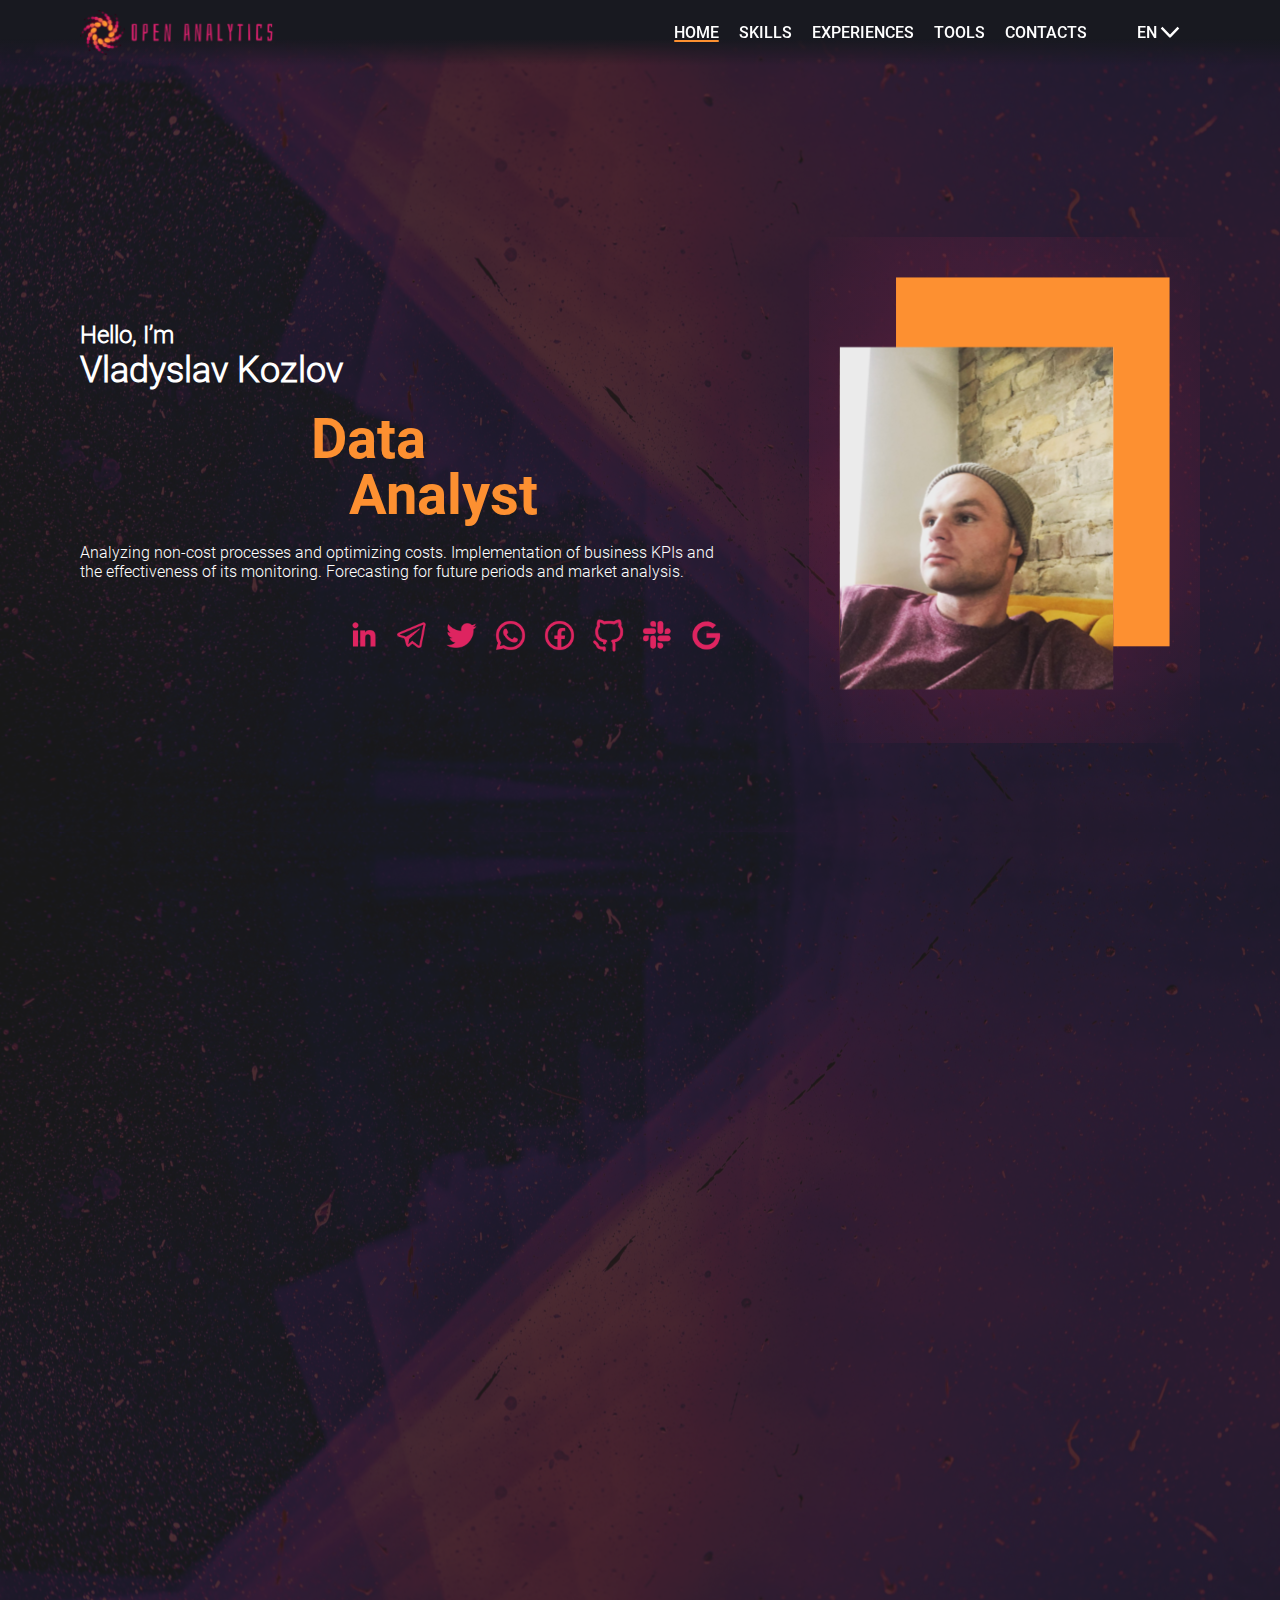
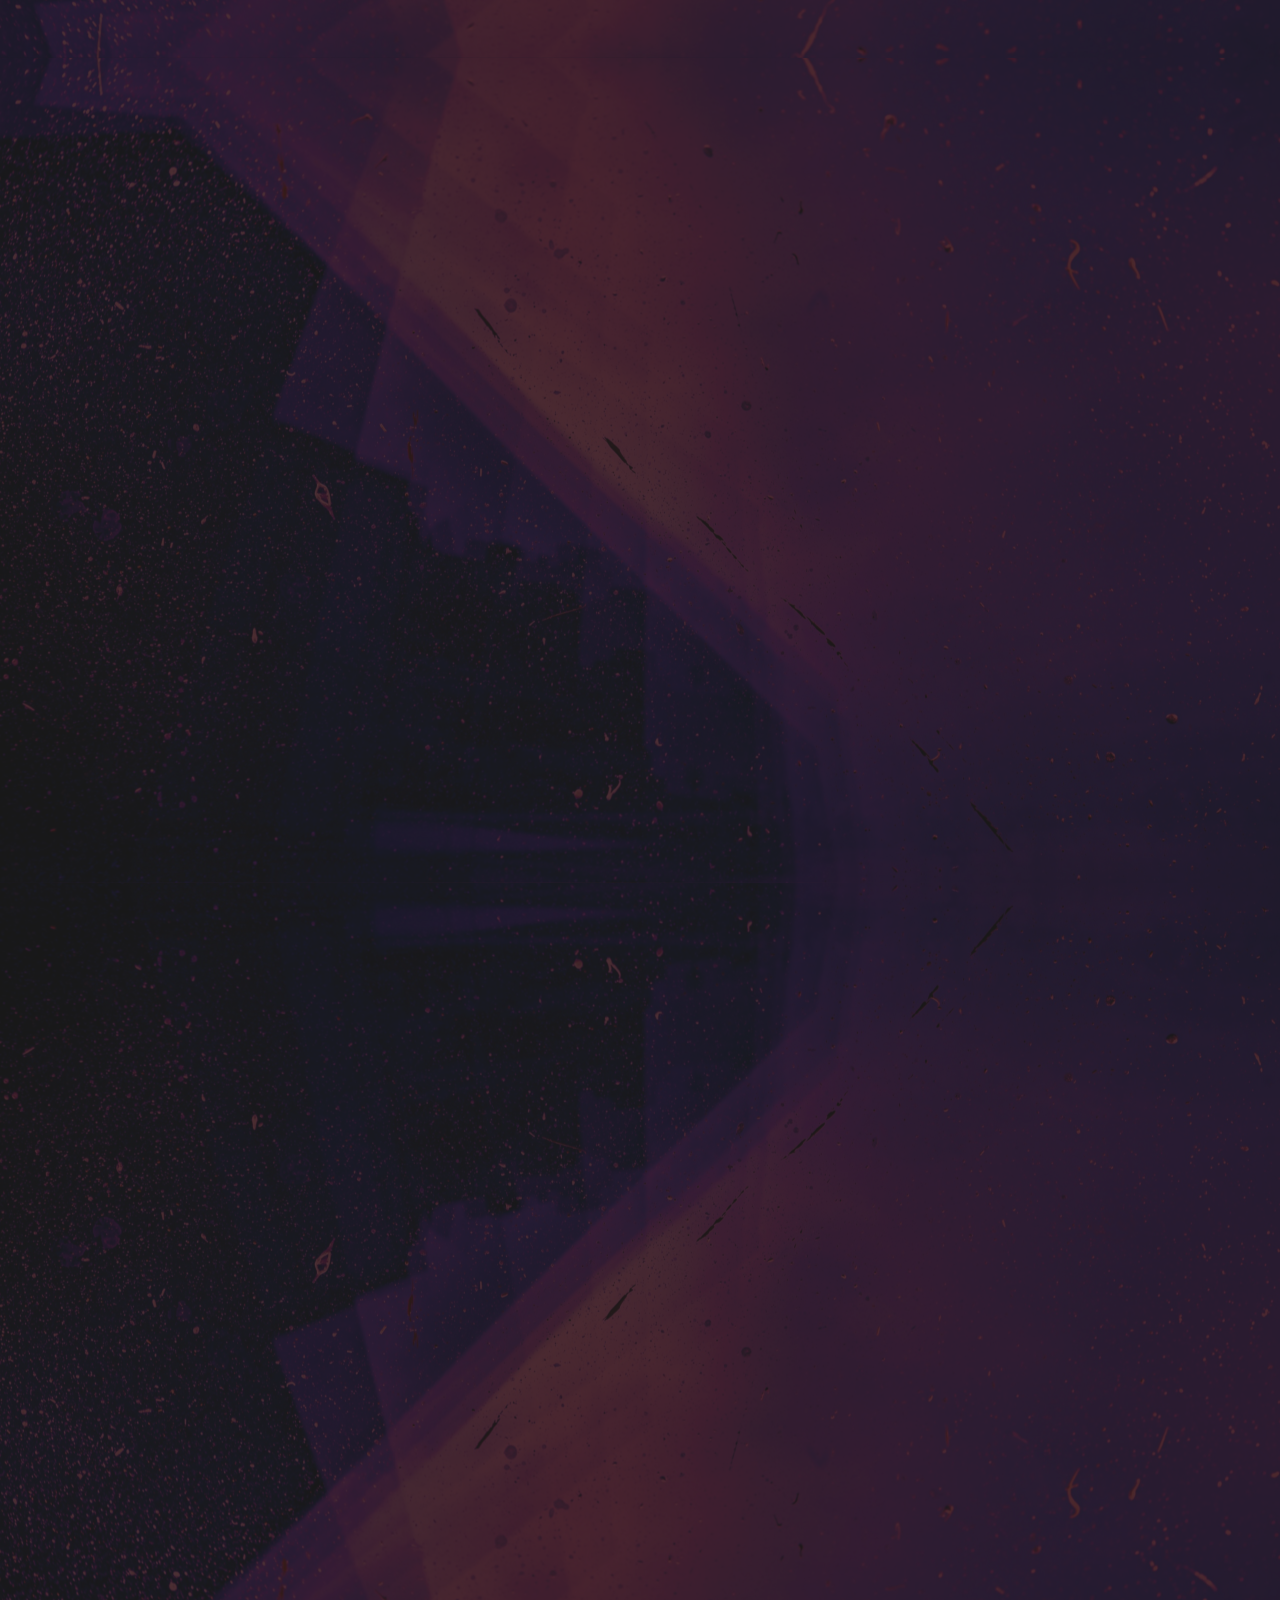
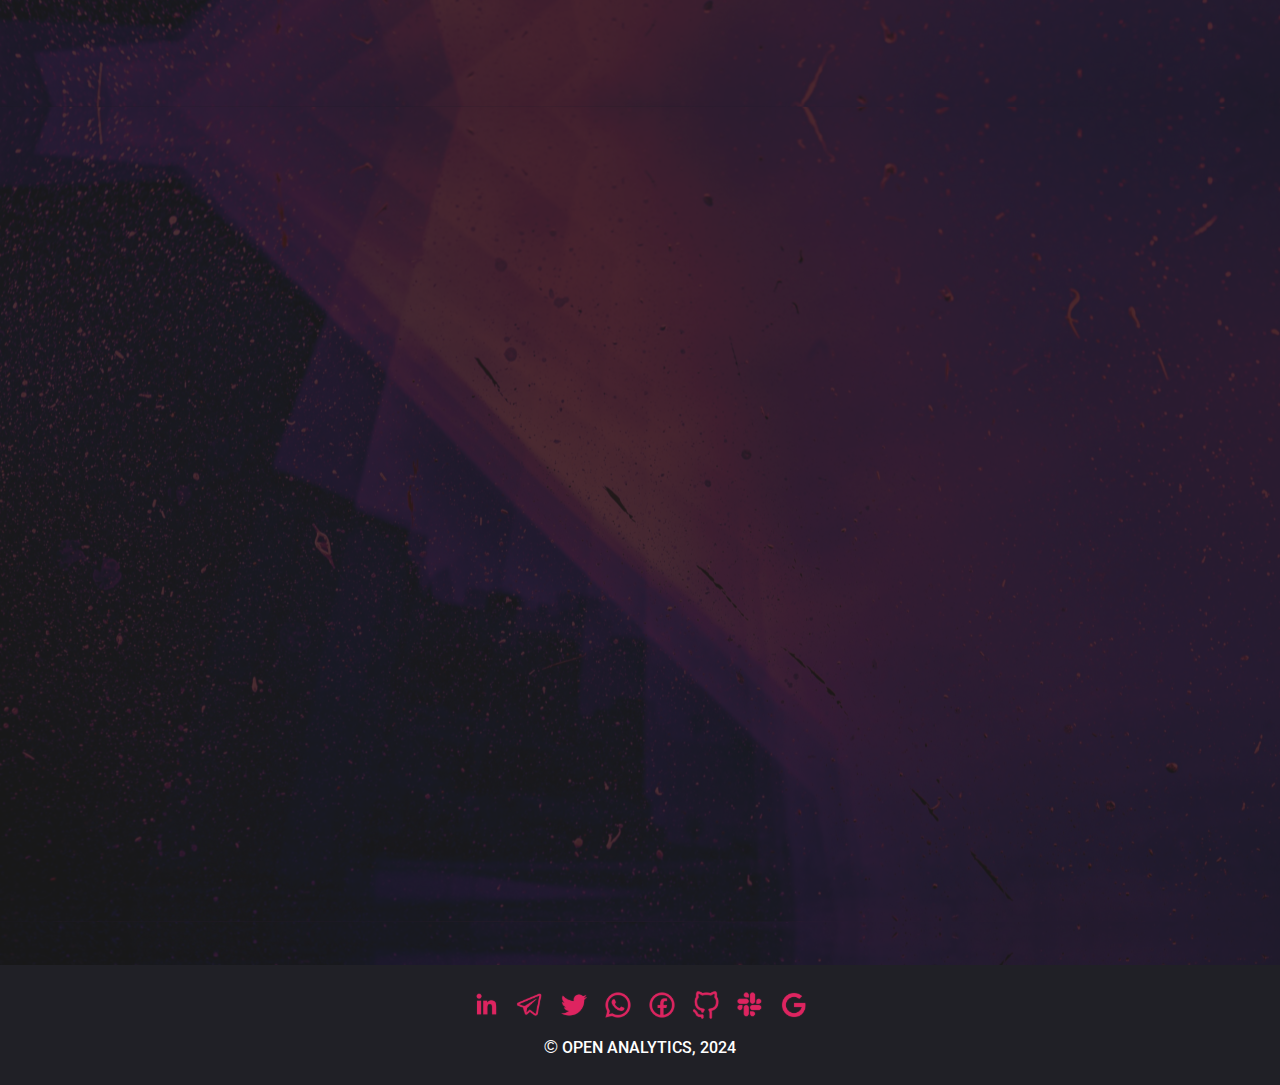
==== commit a7e34f1a: "Last commit" ====
--- a/index.html
+++ b/index.html
@@ -3,21 +3,21 @@
 <head>
     <meta charset="UTF-8">
 
-    <meta name="description" content="Volunteering dedicated to assistance and support in the field of analytics and data processing. Learn more about my projects and initiatives. +38 097 381 94 99">
-    <meta name="keywords" content="Alternative energy, alternative energy sources, education volunteering, community service, community activities, environmental volunteering, international exchange, international education, international volunteering, learning, green energy, public activity, volunteers, grants, grant activities, international funding, Lutsk">
+    <meta name="description" content="Research and analysis of your business data. Learn how to apply analytics to solve complex tasks in various fields of activity. +38 097 381 94 99">
+    <meta name="keywords" content="Analyst, sales analyst, consolidated information analyst, data analyst, financial analyst, web analyst, business analyst, business process analyst, business processes, analytics, Lutsk">
     <meta property="og:locale" content="en_US">
     <meta property="og:type" content="article">
-    <meta property="og:title" content="Volunteering dedicated to assistance and support in the field of analytics and data processing. Learn more about my projects and initiatives.">
-    <meta property="og:description" content="Volunteering dedicated to assistance and support in the field of analytics and data processing. Learn more about my projects and initiatives.">
+    <meta property="og:title" content="Research and analysis of your business data. Learn how to apply analytics to solve complex tasks in various fields of activity.">
+    <meta property="og:description" content="Research and analysis of your business data. Learn how to apply analytics to solve complex tasks in various fields of activity.">
     <meta property="og:image" content="img/for_massege.jpg">
-    <meta property="og:url" content="https://friendlyvolunteering.com.ua">
-    <meta property="og:site_name" content="Friendly volunteering">
+    <meta property="og:url" content="https://openanalytics.com.ua">
+    <meta property="og:site_name" content="Data analyst">
 
     <meta name="twitter:card" content="summary">
-    <meta name="twitter:site" content="Friendly volunteering">
-    <meta name="twitter:title" content="Friendly volunteering">
-    <meta name="twitter:description" content="Volunteering dedicated to assistance and support in the field of analytics and data processing. Learn more about my projects and initiatives.">
-    <meta name="twitter:image" content="https://friendlyvolunteering.com.ua/img/for_massege.jpg">
+    <meta name="twitter:site" content="Data analyst">
+    <meta name="twitter:title" content="Data analyst">
+    <meta name="twitter:description" content="Research and analysis of your business data. Learn how to apply analytics to solve complex tasks in various fields of activity.">
+    <meta name="twitter:image" content="https://openanalytics.com.ua/img/for_massege.jpg">
 
     <meta http-equiv="Content-Security-Policy" content="font-src 'self' data:">
     <meta name="viewport" content="width=device-width, initial-scale=1.0">
@@ -39,8 +39,8 @@
                             <li class="menubar__item"><a class="menubar__link" href="#skills">Skills</a></li>
                             <li class="menubar__item"><a class="menubar__link" href="#experiences">Experiences</a></li>
                             <li class="menubar__item"><a class="menubar__link" href="#tools">Tools</a></li>
-                            <li class="menubar__item"><a class="menubar__link" href="#portfolio">Portfolio</a></li>
-                            <li class="menubar__item"><a class="menubar__link" href="#reviews">Reviews</a></li>
+                            <!-- <li class="menubar__item"><a class="menubar__link" href="#portfolio">Portfolio</a></li>
+                            <li class="menubar__item"><a class="menubar__link" href="#reviews">Reviews</a></li> -->
                             <li class="menubar__item"><a class="menubar__link" href="#contacts">Contacts</a></li>
                             <li class="menubar__lang">
                                 <div class="select-lang toggle-lang">
@@ -78,8 +78,8 @@
                         <li class="overlay-menu__item"><a class="overlay-menu__link" href="#skills">Skills</a></li>
                         <li class="overlay-menu__item"><a class="overlay-menu__link" href="#experiences">Experiences</a></li>
                         <li class="overlay-menu__item"><a class="overlay-menu__link" href="#tools">Tools</a></li>
-                        <li class="overlay-menu__item"><a class="overlay-menu__link" href="#portfolio">Portfolio</a></li>
-                        <li class="overlay-menu__item"><a class="overlay-menu__link" href="#reviews">Reviews</a></li>
+                        <!-- <li class="overlay-menu__item"><a class="overlay-menu__link" href="#portfolio">Portfolio</a></li>
+                        <li class="overlay-menu__item"><a class="overlay-menu__link" href="#reviews">Reviews</a></li> -->
                         <li class="overlay-menu__item"><a class="overlay-menu__link" href="#contacts">Contacts</a></li> 
                     </ul>
                 </div>  
@@ -187,7 +187,7 @@
                                             <p class="skill-card__desc">70%</p>
                                         </div>
                                         <div class="skill-card__item">
-                                            <div class="skill-card__progress product"></div>
+                                            <div class="skill-card__progress" data-progress="70"></div>
                                         </div>
                                     </div>
                                     <div class="skill-card">
@@ -196,7 +196,7 @@
                                             <p class="skill-card__desc">70%</p>
                                         </div>
                                         <div class="skill-card__item">
-                                            <div class="skill-card__progress order"></div>
+                                            <div class="skill-card__progress"  data-progress="70"></div>
                                         </div>
                                     </div>
                                     <div class="skill-card">
@@ -205,7 +205,7 @@
                                             <p class="skill-card__desc">70%</p>
                                         </div>
                                         <div class="skill-card__item">
-                                            <div class="skill-card__progress sales"></div>
+                                            <div class="skill-card__progress"  data-progress="70"></div>
                                         </div>
                                     </div>
                                     <div class="skill-card">
@@ -214,7 +214,7 @@
                                             <p class="skill-card__desc">70%</p>
                                         </div>
                                         <div class="skill-card__item">
-                                            <div class="skill-card__progress bpa"></div>
+                                            <div class="skill-card__progress" data-progress="70"></div>
                                         </div>
                                     </div>
                                     <div class="skill-card">
@@ -223,52 +223,52 @@
                                             <p class="skill-card__desc">70%</p>
                                         </div>
                                         <div class="skill-card__item">
-                                            <div class="skill-card__progress spth"></div>
+                                            <div class="skill-card__progress" data-progress="70"></div>
                                         </div>
                                     </div>
                                     <div class="skill-card">
                                         <div class="skill-card__title">
                                             <p class="skill-card__text">KPIs and their implementation</p>
-                                            <p class="skill-card__desc">70%</p>
-                                        </div>
-                                        <div class="skill-card__item">
-                                            <div class="skill-card__progress kpi"></div>
+                                            <p class="skill-card__desc">30%</p>
+                                        </div>
+                                        <div class="skill-card__item">
+                                            <div class="skill-card__progress" data-progress="30"></div>
                                         </div>
                                     </div>
                                     <div class="skill-card">
                                         <div class="skill-card__title">
                                             <p class="skill-card__text">Forecasting future periods</p>
-                                            <p class="skill-card__desc">70%</p>
-                                        </div>
-                                        <div class="skill-card__item">
-                                            <div class="skill-card__progress ffp"></div>
+                                            <p class="skill-card__desc">30%</p>
+                                        </div>
+                                        <div class="skill-card__item">
+                                            <div class="skill-card__progress" data-progress="30"></div>
                                         </div>
                                     </div>
                                     <div class="skill-card">
                                         <div class="skill-card__title">
                                             <p class="skill-card__text">Python</p>
-                                            <p class="skill-card__desc">70%</p>
-                                        </div>
-                                        <div class="skill-card__item">
-                                            <div class="skill-card__progress python"></div>
+                                            <p class="skill-card__desc">30%</p>
+                                        </div>
+                                        <div class="skill-card__item">
+                                            <div class="skill-card__progress"  data-progress="30"></div>
                                         </div>
                                     </div>
                                     <div class="skill-card">
                                         <div class="skill-card__title">
                                             <p class="skill-card__text">SQL</p>
-                                            <p class="skill-card__desc">70%</p>
-                                        </div>
-                                        <div class="skill-card__item">
-                                            <div class="skill-card__progress sql"></div>
+                                            <p class="skill-card__desc">30%</p>
+                                        </div>
+                                        <div class="skill-card__item">
+                                            <div class="skill-card__progress" data-progress="30"></div>
                                         </div>
                                     </div>
                                     <div class="skill-card">
                                         <div class="skill-card__title">
                                             <p class="skill-card__text">R</p>
-                                            <p class="skill-card__desc">70%</p>
-                                        </div>
-                                        <div class="skill-card__item">
-                                            <div class="skill-card__progress r"></div>
+                                            <p class="skill-card__desc">30%</p>
+                                        </div>
+                                        <div class="skill-card__item">
+                                            <div class="skill-card__progress" data-progress="30"></div>
                                         </div>
                                     </div>
                                 </div>
@@ -280,56 +280,83 @@
                                 <div class="skill__soft">
                                     <div class="skill-card-circule">
                                         <p class="skill-card-circule__title">Self-motivated</p>
-                                        <div class="skill-card-circule__circule">
-                                            <p class="skill-card-circule__desc">100%</p>
+                                        <div class="progress-container">
+                                            <svg class="progress-circle" width="110" height="110">
+                                                <circle class="progress" cx="55" cy="55" r="50" stroke-dasharray="315" stroke-dashoffset="315"></circle>
+                                            </svg>
+                                            <span class="skill-card-circule__desc progress-text" value="100">0%</span>
                                         </div>
                                     </div>
                                     <div class="skill-card-circule">
                                         <p class="skill-card-circule__title">Meticulous</p>
-                                        <div class="skill-card-circule__circule">
-                                            <p class="skill-card-circule__desc">100%</p>
+                                        <div class="progress-container">
+                                            <svg class="progress-circle" width="110" height="110">
+                                                <circle class="progress" cx="55" cy="55" r="50" stroke-dasharray="315" stroke-dashoffset="315"></circle>
+                                            </svg>
+                                            <span class="skill-card-circule__desc progress-text" value="100">0%</span>
                                         </div>
                                     </div>
                                     <div class="skill-card-circule">
                                         <p class="skill-card-circule__title">Insightful</p>
-                                        <div class="skill-card-circule__circule">
-                                            <p class="skill-card-circule__desc">100%</p>
+                                        <div class="progress-container">
+                                            <svg class="progress-circle" width="110" height="110">
+                                                <circle class="progress" cx="55" cy="55" r="50" stroke-dasharray="315" stroke-dashoffset="315"></circle>
+                                            </svg>
+                                            <span class="skill-card-circule__desc progress-text" value="100">0%</span>
                                         </div>
                                     </div>
                                     <div class="skill-card-circule">
                                         <p class="skill-card-circule__title">Hardworking</p>
-                                        <div class="skill-card-circule__circule">
-                                            <p class="skill-card-circule__desc">100%</p>
+                                        <div class="progress-container">
+                                            <svg class="progress-circle" width="110" height="110">
+                                                <circle class="progress" cx="55" cy="55" r="50" stroke-dasharray="315" stroke-dashoffset="315"></circle>
+                                            </svg>
+                                            <span class="skill-card-circule__desc progress-text" value="100">0%</span>
                                         </div>
                                     </div>
                                     <div class="skill-card-circule">
                                         <p class="skill-card-circule__title">Confident</p>
-                                        <div class="skill-card-circule__circule">
-                                            <p class="skill-card-circule__desc">100%</p>
+                                        <div class="progress-container">
+                                            <svg class="progress-circle" width="110" height="110">
+                                                <circle class="progress" cx="55" cy="55" r="50" stroke-dasharray="315" stroke-dashoffset="315"></circle>
+                                            </svg>
+                                            <span class="skill-card-circule__desc progress-text" value="100">0%</span>
                                         </div>
                                     </div>
                                     <div class="skill-card-circule">
                                         <p class="skill-card-circule__title">Autonomous</p>
-                                        <div class="skill-card-circule__circule">
-                                            <p class="skill-card-circule__desc">100%</p>
+                                        <div class="progress-container">
+                                            <svg class="progress-circle" width="110" height="110">
+                                                <circle class="progress" cx="55" cy="55" r="50" stroke-dasharray="315" stroke-dashoffset="315"></circle>
+                                            </svg>
+                                            <span class="skill-card-circule__desc progress-text" value="100">0%</span>
                                         </div>
                                     </div>
                                     <div class="skill-card-circule">
                                         <p class="skill-card-circule__title">Articulate</p>
-                                        <div class="skill-card-circule__circule">
-                                            <p class="skill-card-circule__desc">100%</p>
+                                        <div class="progress-container">
+                                            <svg class="progress-circle" width="110" height="110">
+                                                <circle class="progress" cx="55" cy="55" r="50" stroke-dasharray="315" stroke-dashoffset="315"></circle>
+                                            </svg>
+                                            <span class="skill-card-circule__desc progress-text" value="100">0%</span>
                                         </div>
                                     </div>
                                     <div class="skill-card-circule">
                                         <p class="skill-card-circule__title">Initiative</p>
-                                        <div class="skill-card-circule__circule">
-                                            <p class="skill-card-circule__desc">100%</p>
+                                        <div class="progress-container">
+                                            <svg class="progress-circle" width="110" height="110">
+                                                <circle class="progress" cx="55" cy="55" r="50" stroke-dasharray="315" stroke-dashoffset="315"></circle>
+                                            </svg>
+                                            <span class="skill-card-circule__desc progress-text" value="100">0%</span>
                                         </div>
                                     </div>
                                     <div class="skill-card-circule">
                                         <p class="skill-card-circule__title">Multitasking</p>
-                                        <div class="skill-card-circule__circule">
-                                            <p class="skill-card-circule__desc">100%</p>
+                                        <div class="progress-container">
+                                            <svg class="progress-circle" width="110" height="110">
+                                                <circle class="progress" cx="55" cy="55" r="50" stroke-dasharray="315" stroke-dashoffset="315"></circle>
+                                            </svg>
+                                            <span class="skill-card-circule__desc progress-text" value="100">0%</span>
                                         </div>
                                     </div>
                                 </div>
@@ -403,7 +430,7 @@
                             </div>
                         </div>
                     </div>
-                    <div class="experiences__certificates">
+                    <!-- <div class="experiences__certificates">
                         <div class="certificate-album certificateBtn">
                             <div class="certificate-album__content">
                                 <img class="certificateImg" src="./img/certificates/re-energize-certificate-1.png" alt="certificate">
@@ -419,7 +446,7 @@
                                 <img class="certificateImg" src="./img/certificates/studProf-certificate.png" alt="certificate">
                             </div>
                         </div>
-                    </div>
+                    </div> -->
                 </div>
             </section>
 
@@ -429,73 +456,91 @@
                         <div class="tools__item">
                             <div class="tool-card">
                                 <p class="tool-card__title">Excel</p>
-                                <div class="tool-card__circule">
-                                    <img src="./img/tools/80.svg" alt="">
-                                </div>
-                                <p class="tool-card__desc">80%</p>
+                                <div class="tool-card__container progress-container">
+                                    <svg class="progress-circle" width="110" height="110">
+                                        <circle class="progress" cx="55" cy="55" r="50" stroke-dasharray="315" stroke-dashoffset="315"></circle>
+                                    </svg>
+                                    <p class="tool-card__desc progress-text" value="80">0%</p>
+                                </div>
                             </div>
                             <div class="tool-card">
                                 <p class="tool-card__title">BI Power BI</p>
-                                <div class="tool-card__circule">
-                                    <img src="./img/tools/70.svg" alt="">
-                                </div>
-                                <p class="tool-card__desc">70%</p>
+                                <div class="tool-card__container progress-container">
+                                    <svg class="progress-circle" width="110" height="110">
+                                        <circle class="progress" cx="55" cy="55" r="50" stroke-dasharray="315" stroke-dashoffset="315"></circle>
+                                    </svg>
+                                    <p class="tool-card__desc progress-text" value="70">0%</p>
+                                </div>
                             </div>
                             <div class="tool-card">
                                 <p class="tool-card__title">BI Tableau</p>
-                                <div class="tool-card__circule">
-                                    <img src="./img/tools/70.svg" alt="">
-                                </div>
-                                <p class="tool-card__desc">70%</p>
+                                <div class="tool-card__container progress-container">
+                                    <svg class="progress-circle" width="110" height="110">
+                                        <circle class="progress" cx="55" cy="55" r="50" stroke-dasharray="315" stroke-dashoffset="315"></circle>
+                                    </svg>
+                                    <p class="tool-card__desc progress-text" value="70">0%</p>
+                                </div>
                             </div>
                             <div class="tool-card">
                                 <p class="tool-card__title">BI Loocker</p>
-                                <div class="tool-card__circule">
-                                    <img src="./img/tools/50.svg" alt="">
-                                </div>
-                                <p class="tool-card__desc">50%</p>
+                                <div class="tool-card__container progress-container">
+                                    <svg class="progress-circle" width="110" height="110">
+                                        <circle class="progress" cx="55" cy="55" r="50" stroke-dasharray="315" stroke-dashoffset="315"></circle>
+                                    </svg>
+                                    <p class="tool-card__desc progress-text" value="50">0%</p>
+                                </div>
                             </div>
                             <div class="tool-card">
                                 <p class="tool-card__title">Google Analytics</p>
-                                <div class="tool-card__circule">
-                                    <img src="./img/tools/70.svg" alt="">
-                                </div>
-                                <p class="tool-card__desc">70%</p>
+                                <div class="tool-card__container progress-container">
+                                    <svg class="progress-circle" width="110" height="110">
+                                        <circle class="progress" cx="55" cy="55" r="50" stroke-dasharray="315" stroke-dashoffset="315"></circle>
+                                    </svg>
+                                    <p class="tool-card__desc progress-text" value="30">0%</p>
+                                </div>
                             </div>
                             <div class="tool-card">
                                 <p class="tool-card__title">Python</p>
-                                <div class="tool-card__circule">
-                                    <img src="./img/tools/50.svg" alt="">
-                                </div>
-                                <p class="tool-card__desc">50%</p>
+                                <div class="tool-card__container progress-container">
+                                    <svg class="progress-circle" width="110" height="110">
+                                        <circle class="progress" cx="55" cy="55" r="50" stroke-dasharray="315" stroke-dashoffset="315"></circle>
+                                    </svg>
+                                    <p class="tool-card__desc progress-text" value="30">0%</p>
+                                </div>
                             </div>
                             <div class="tool-card">
                                 <p class="tool-card__title">SQL</p>
-                                <div class="tool-card__circule">
-                                    <img src="./img/tools/70.svg" alt="">
-                                </div>
-                                <p class="tool-card__desc">70%</p>
+                                <div class="tool-card__container progress-container">
+                                    <svg class="progress-circle" width="110" height="110">
+                                        <circle class="progress" cx="55" cy="55" r="50" stroke-dasharray="315" stroke-dashoffset="315"></circle>
+                                    </svg>
+                                    <p class="tool-card__desc progress-text" value="30">0%</p>
+                                </div>
                             </div>
                             <div class="tool-card">
                                 <p class="tool-card__title">DAX</p>
-                                <div class="tool-card__circule">
-                                    <img src="./img/tools/50.svg" alt="">
-                                </div>
-                                <p class="tool-card__desc">50%</p>
+                                <div class="tool-card__container progress-container">
+                                    <svg class="progress-circle" width="110" height="110">
+                                        <circle class="progress" cx="55" cy="55" r="50" stroke-dasharray="315" stroke-dashoffset="315"></circle>
+                                    </svg>
+                                    <p class="tool-card__desc progress-text" value="50">0%</p>
+                                </div>
                             </div>
                             <div class="tool-card">
                                 <p class="tool-card__title">R</p>
-                                <div class="tool-card__circule">
-                                    <img src="./img/tools/70.svg" alt="">
-                                </div>
-                                <p class="tool-card__desc">70%</p>
+                                <div class="tool-card__container progress-container">
+                                    <svg class="progress-circle" width="110" height="110">
+                                        <circle class="progress" cx="55" cy="55" r="50" stroke-dasharray="315" stroke-dashoffset="315"></circle>
+                                    </svg>
+                                    <p class="tool-card__desc progress-text" value="30">0%</p>
+                                </div>
                             </div>
                         </div>
                     </div>
                 </div>
             </section>
     
-            <section id="portfolio" class="portfolio page">
+            <!-- <section id="portfolio" class="portfolio page">
                 <div class="inner">
                     <div class="portfolio__container">
                         <div class="portfolio__item">
@@ -647,7 +692,7 @@
                         </div>
                     </div>
                 </div>
-            </section>
+            </section> -->
     
             <section id="contacts" class="contacts page">
                 <div class="inner">
@@ -795,6 +840,6 @@
     <script src="https://code.jquery.com/jquery-3.6.0.min.js"></script>
     <script src="js/main.js"></script>
     <script src="js/modal.js"></script>
-    <script src="js/slider.js"></script>
+    <!-- <script src="js/slider.js"></script> -->
 </body>
 </html>--- a/css/main.css
+++ b/css/main.css
@@ -50,6 +50,39 @@
 
 .inner {
   margin: 0px 150px;
+}
+
+.progress-container {
+  position: relative;
+  display: -webkit-box;
+  display: -ms-flexbox;
+  display: flex;
+  -webkit-box-pack: center;
+      -ms-flex-pack: center;
+          justify-content: center;
+  -webkit-box-align: center;
+      -ms-flex-align: center;
+          align-items: center;
+}
+
+.progress-circle {
+  -webkit-transform: rotate(-90deg);
+      -ms-transform: rotate(-90deg);
+          transform: rotate(-90deg);
+}
+
+circle {
+  fill: none;
+  stroke-width: 5;
+}
+
+.progress {
+  stroke: rgb(253, 144, 49);
+  stroke-linecap: round;
+}
+
+.progress-text {
+  position: absolute;
 }
 
 .modal {
@@ -139,6 +172,7 @@
   -webkit-box-align: center;
       -ms-flex-align: center;
           align-items: center;
+  width: 100%;
 }
 .sending-win__sending {
   display: -webkit-box;
@@ -364,6 +398,12 @@
   display: none;
 }
 
+.activelangThumb {
+  -webkit-transform: rotate(0.5turn);
+      -ms-transform: rotate(0.5turn);
+          transform: rotate(0.5turn);
+}
+
 .burger {
   display: none;
   position: relative;
@@ -413,7 +453,7 @@
 }
 
 .burger span {
-  background: rgb(253, 144, 49);
+  background: rgb(255, 255, 255);
   border: none;
   border-radius: 4px 0px 4px 0px;
   height: 3px;
@@ -426,11 +466,11 @@
 }
 
 .burger:hover > span {
-  background: rgb(32, 32, 38);
+  background: rgb(253, 144, 49);
 }
 
 .burger.burger-active:hover > span {
-  background: rgb(32, 32, 38);
+  background: rgb(253, 144, 49);
 }
 
 .burger span:nth-of-type(1) {
@@ -463,7 +503,7 @@
       -ms-flex-pack: start;
           justify-content: start;
   position: fixed;
-  background-color: rgb(255, 255, 255);
+  background-color: rgb(24, 25, 32);
   top: 0;
   left: 0;
   z-index: 400;
@@ -486,7 +526,6 @@
           align-items: center;
   height: 100%;
   margin-top: 100px;
-  font-size: 16px;
   text-transform: uppercase;
 }
 .overlay__item {
@@ -504,14 +543,14 @@
 .overlay-menu {
   list-style: none;
   text-align: left;
-  margin-left: 20px;
 }
 .overlay-menu__item {
   opacity: 0;
+  margin: 5px 0px;
 }
 .overlay-menu__link {
   position: relative;
-  font-size: 18px;
+  font-size: 20px;
   -webkit-transition: color 0.4s ease;
   transition: color 0.4s ease;
 }
@@ -747,6 +786,7 @@
 }
 
 .skills {
+  opacity: 0;
   margin-top: 150px;
 }
 .skills__container {
@@ -879,22 +919,6 @@
 .skill-card__desc {
   font-size: 20px;
 }
-.skill-card__circule {
-  margin: 0px auto;
-  display: -webkit-box;
-  display: -ms-flexbox;
-  display: flex;
-  -webkit-box-pack: center;
-      -ms-flex-pack: center;
-          justify-content: center;
-  -webkit-box-align: center;
-      -ms-flex-align: center;
-          align-items: center;
-  width: 90px;
-  height: 90px;
-  border: 4px dashed rgb(253, 144, 49);
-  border-radius: 50%;
-}
 .skill-card__item {
   width: 100%;
   -webkit-box-sizing: border-box;
@@ -904,21 +928,9 @@
 }
 .skill-card__progress {
   height: 7px;
+  width: 0px;
   border-radius: 4px;
   background-color: rgb(253, 144, 49);
-}
-
-.product,
-.order,
-.sales,
-.bpa,
-.spth,
-.kpi,
-.ffp,
-.python,
-.sql,
-.r {
-  width: 70%;
 }
 
 .skill-card-circule {
@@ -963,6 +975,7 @@
 }
 
 .experiences {
+  opacity: 0;
   margin-top: 150px;
 }
 .experiences__container {
@@ -1145,6 +1158,7 @@
 }
 
 .tools {
+  opacity: 0;
   margin-top: 150px;
 }
 .tools__container {
@@ -1199,36 +1213,12 @@
   margin-bottom: 5px;
 }
 .tool-card__desc {
+  position: relative;
   margin: 10px;
   font-family: RobotoMedium;
   font-size: 20px;
 }
-.tool-card__circule {
-  display: -webkit-box;
-  display: -ms-flexbox;
-  display: flex;
-  -webkit-box-pack: center;
-      -ms-flex-pack: center;
-          justify-content: center;
-  -webkit-box-align: center;
-      -ms-flex-align: center;
-          align-items: center;
-  margin: 0px auto;
-  display: flex;
-  justify-content: center;
-  align-items: center;
-  width: 100px;
-  height: 100px;
-}
-.tool-card__circule img {
-  width: 100%;
-  height: 100%;
-}
-
-.portfolio {
-  margin-top: 220px;
-}
-.portfolio__container {
+.tool-card__container {
   display: -webkit-box;
   display: -ms-flexbox;
   display: flex;
@@ -1242,343 +1232,15 @@
   -webkit-box-align: center;
       -ms-flex-align: center;
           align-items: center;
-  margin: -20px;
-}
-.portfolio__item {
-  display: -webkit-box;
-  display: -ms-flexbox;
-  display: flex;
-  -webkit-box-pack: center;
-      -ms-flex-pack: center;
-          justify-content: center;
-  width: 100%;
-}
-
-.project {
-  display: -webkit-box;
-  display: -ms-flexbox;
-  display: flex;
-  -webkit-box-flex: 0;
-      -ms-flex: 0 1 50%;
-          flex: 0 1 50%;
-  margin: 30px 20px;
-  -webkit-box-align: start;
-      -ms-flex-align: start;
-          align-items: start;
-  border-radius: 20px;
-  -webkit-box-shadow: 4px 4px 4px 0px rgba(0, 0, 0, 0.5);
-          box-shadow: 4px 4px 4px 0px rgba(0, 0, 0, 0.5);
-  background-color: rgb(32, 32, 38);
-}
-.project__item {
-  display: -webkit-box;
-  display: -ms-flexbox;
-  display: flex;
-  -webkit-box-orient: vertical;
-  -webkit-box-direction: normal;
-      -ms-flex-direction: column;
-          flex-direction: column;
-  -webkit-box-pack: center;
-      -ms-flex-pack: center;
-          justify-content: center;
-  -webkit-box-align: center;
-      -ms-flex-align: center;
-          align-items: center;
-  -webkit-box-flex: 0;
-      -ms-flex: 0 1 50%;
-          flex: 0 1 50%;
-  min-height: 240px;
-}
-.project__icon {
-  display: -webkit-box;
-  display: -ms-flexbox;
-  display: flex;
-  -webkit-box-pack: center;
-      -ms-flex-pack: center;
-          justify-content: center;
-  -webkit-box-align: center;
-      -ms-flex-align: center;
-          align-items: center;
-  -webkit-box-flex: 0;
-      -ms-flex: 0 1 50%;
-          flex: 0 1 50%;
-  min-height: 240px;
-  width: 100%;
-  border-radius: 20px 0px 0px 20px;
-}
-.project__desc {
-  display: -webkit-box;
-  display: -ms-flexbox;
-  display: flex;
-  -webkit-box-orient: vertical;
-  -webkit-box-direction: normal;
-      -ms-flex-direction: column;
-          flex-direction: column;
+  margin: 0px auto;
+}
+.tool-card__circule img {
+  width: 100%;
   height: 100%;
-  margin: 30px 25px;
-}
-.project__desc_text {
-  margin: 10px 0px;
-  font-size: 12px;
-}
-.project__desc_title {
-  text-align: left;
-  font-family: RobotoMedium;
-  font-size: 24px;
-  line-height: 110%;
-  color: rgb(253, 144, 49);
-}
-.project__btn {
-  display: -webkit-box;
-  display: -ms-flexbox;
-  display: flex;
-  -webkit-box-pack: center;
-      -ms-flex-pack: center;
-          justify-content: center;
-  -webkit-box-align: center;
-      -ms-flex-align: center;
-          align-items: center;
-  width: 100px;
-  padding: 10px;
-  font-family: RobotoMedium;
-  font-size: 14px;
-  text-transform: uppercase;
-  color: rgb(255, 255, 255);
-  border-radius: 10px;
-  background: rgb(253, 144, 49);
-  cursor: pointer;
-  -webkit-transition: background 0.5s ease;
-  transition: background 0.5s ease;
-}
-.project__btn:hover {
-  -webkit-box-shadow: 1px 2px 4px 2px rgba(0, 0, 0, 0.5);
-          box-shadow: 1px 2px 4px 2px rgba(0, 0, 0, 0.5);
-  background: rgb(32, 32, 38);
-}
-
-.project-info {
-  display: none;
-}
-
-.project-1 {
-  background: url("../img/projects/project-1/studProf-photo.jpg") no-repeat center center;
-  background-size: contain;
-}
-
-.project-2 {
-  background: url("../img/projects/project-2/re-energize-photo.jpg") no-repeat center center;
-  background-size: contain;
-}
-
-.project-3 {
-  background: url("../img/projects/project-3/re-energize-photo.jpg") no-repeat center center;
-  background-size: contain;
-}
-
-.project-4 {
-  background: url("../img/projects/project-4/influencers-photo.jpg") no-repeat center center;
-  background-size: contain;
-}
-
-.project-5 {
-  background: url("../img/projects/project-5/influencers-photo.jpg") no-repeat center center;
-  background-size: contain;
-}
-
-.reviews {
-  margin-top: 200px;
-}
-.reviews__container {
-  display: -webkit-box;
-  display: -ms-flexbox;
-  display: flex;
-  -webkit-box-orient: vertical;
-  -webkit-box-direction: normal;
-      -ms-flex-direction: column;
-          flex-direction: column;
-  -webkit-box-pack: center;
-      -ms-flex-pack: center;
-          justify-content: center;
-  -webkit-box-align: center;
-      -ms-flex-align: center;
-          align-items: center;
-  width: 100%;
-}
-.reviews__item {
-  display: -webkit-box;
-  display: -ms-flexbox;
-  display: flex;
-  -webkit-box-orient: vertical;
-  -webkit-box-direction: normal;
-      -ms-flex-direction: column;
-          flex-direction: column;
-  width: 80%;
-  margin: 0px auto;
-}
-.reviews__title {
-  font-family: RobotoMedium;
-  font-size: 40px;
-  margin: 0px auto;
-  text-transform: uppercase;
-  text-align: center;
-  color: rgb(253, 144, 49);
-}
-
-.reviews-data {
-  display: none;
-}
-
-.slider {
-  margin-top: 100px;
-}
-.slider__controls {
-  display: -webkit-box;
-  display: -ms-flexbox;
-  display: flex;
-  -webkit-box-pack: center;
-      -ms-flex-pack: center;
-          justify-content: center;
-  -webkit-box-align: center;
-      -ms-flex-align: center;
-          align-items: center;
-}
-.slider__container {
-  display: -webkit-box;
-  display: -ms-flexbox;
-  display: flex;
-  -webkit-box-pack: center;
-      -ms-flex-pack: center;
-          justify-content: center;
-  width: 100%;
-}
-
-.slider-controls {
-  display: none;
-  margin-top: 50px;
-}
-.slider-controls__btn {
-  display: -webkit-box;
-  display: -ms-flexbox;
-  display: flex;
-  -webkit-box-align: center;
-      -ms-flex-align: center;
-          align-items: center;
-  width: 20px;
-  height: 20px;
-  margin: 30px;
-  padding: 4px;
-  background: rgba(255, 255, 255, 0);
-  border: none;
-  cursor: pointer;
-}
-.slider-controls__btn:hover {
-  width: 24px;
-  margin: 0px 28px;
-}
-.slider-controls__indicators {
-  display: -webkit-box;
-  display: -ms-flexbox;
-  display: flex;
-  -webkit-box-pack: center;
-      -ms-flex-pack: center;
-          justify-content: center;
-  -webkit-box-align: center;
-      -ms-flex-align: center;
-          align-items: center;
-}
-.slider-controls__indicator {
-  width: 10px;
-  height: 10px;
-  margin: 6px;
-  border-radius: 50%;
-  background: rgb(255, 255, 255);
-}
-.slider-controls__indicator.active {
-  width: 12px;
-  height: 12px;
-  margin: 4px;
-  background: rgb(253, 144, 49);
-}
-
-.slide {
-  position: relative;
-  display: -webkit-box;
-  display: -ms-flexbox;
-  display: flex;
-  -webkit-box-orient: vertical;
-  -webkit-box-direction: normal;
-      -ms-flex-direction: column;
-          flex-direction: column;
-}
-.slide__content {
-  z-index: 100;
-  display: -webkit-box;
-  display: -ms-flexbox;
-  display: flex;
-  -webkit-box-orient: vertical;
-  -webkit-box-direction: normal;
-      -ms-flex-direction: column;
-          flex-direction: column;
-  -webkit-box-align: center;
-      -ms-flex-align: center;
-          align-items: center;
-  height: 400px;
-  margin: 0px 20%;
-  padding: 20px 30px;
-  border-radius: 20px;
-  -webkit-box-shadow: 10px 10px 10px rgba(0, 0, 0, 0.5);
-          box-shadow: 10px 10px 10px rgba(0, 0, 0, 0.5);
-  background: rgb(255, 255, 255);
-}
-.slide__caption {
-  display: -webkit-box;
-  display: -ms-flexbox;
-  display: flex;
-  -webkit-box-pack: center;
-      -ms-flex-pack: center;
-          justify-content: center;
-  -webkit-box-align: center;
-      -ms-flex-align: center;
-          align-items: center;
-  margin: 30px 0px;
-}
-.slide__title {
-  margin: 0px 20px;
-}
-.slide__avatar {
-  display: -webkit-box;
-  display: -ms-flexbox;
-  display: flex;
-  -webkit-box-pack: center;
-      -ms-flex-pack: center;
-          justify-content: center;
-  -webkit-box-align: center;
-      -ms-flex-align: center;
-          align-items: center;
-  width: 150px;
-  border-radius: 50%;
-  -webkit-box-shadow: 1px 2px 2px 0px rgba(0, 0, 0, 0.5);
-          box-shadow: 1px 2px 2px 0px rgba(0, 0, 0, 0.5);
-}
-.slide__name {
-  font-family: RobotoMedium;
-  font-size: 24px;
-  color: rgb(0, 0, 0);
-}
-.slide__profession {
-  font-size: 18px;
-  color: rgb(0, 0, 0);
-}
-.slide__text {
-  text-align: left;
-  margin-top: 20px;
-  font-family: RobotoMedium;
-  font-size: 18px;
-  color: rgb(0, 0, 0);
-  line-height: 110%;
 }
 
 .contacts {
+  opacity: 0;
   margin-top: 200px;
 }
 .contacts__container {
@@ -2004,6 +1666,12 @@
   font-family: sans-serif;
   font-size: 18px;
   color: rgb(255, 255, 255);
+}
+
+.pageActive {
+  opacity: 1;
+  -webkit-transition: 1.2s ease;
+  transition: 1.2s ease;
 }
 
 @media (max-width: 1500px) {
